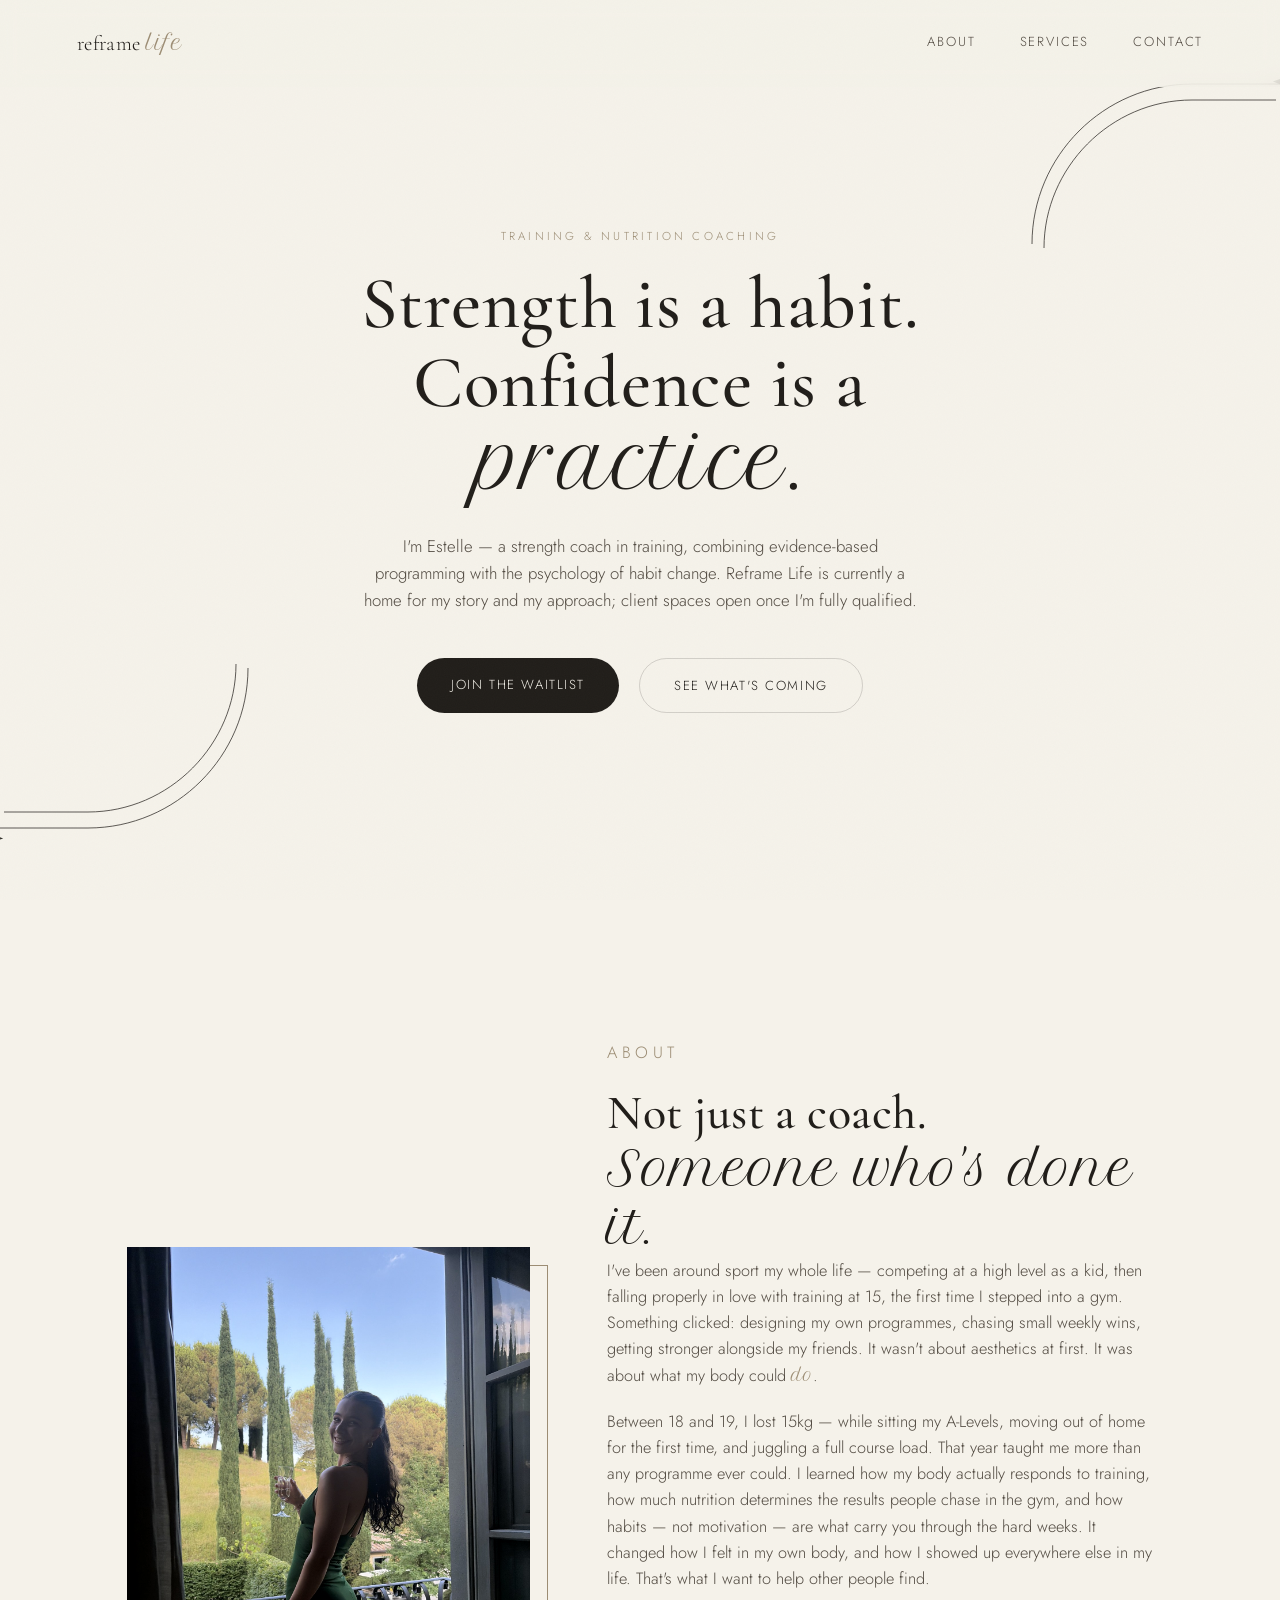
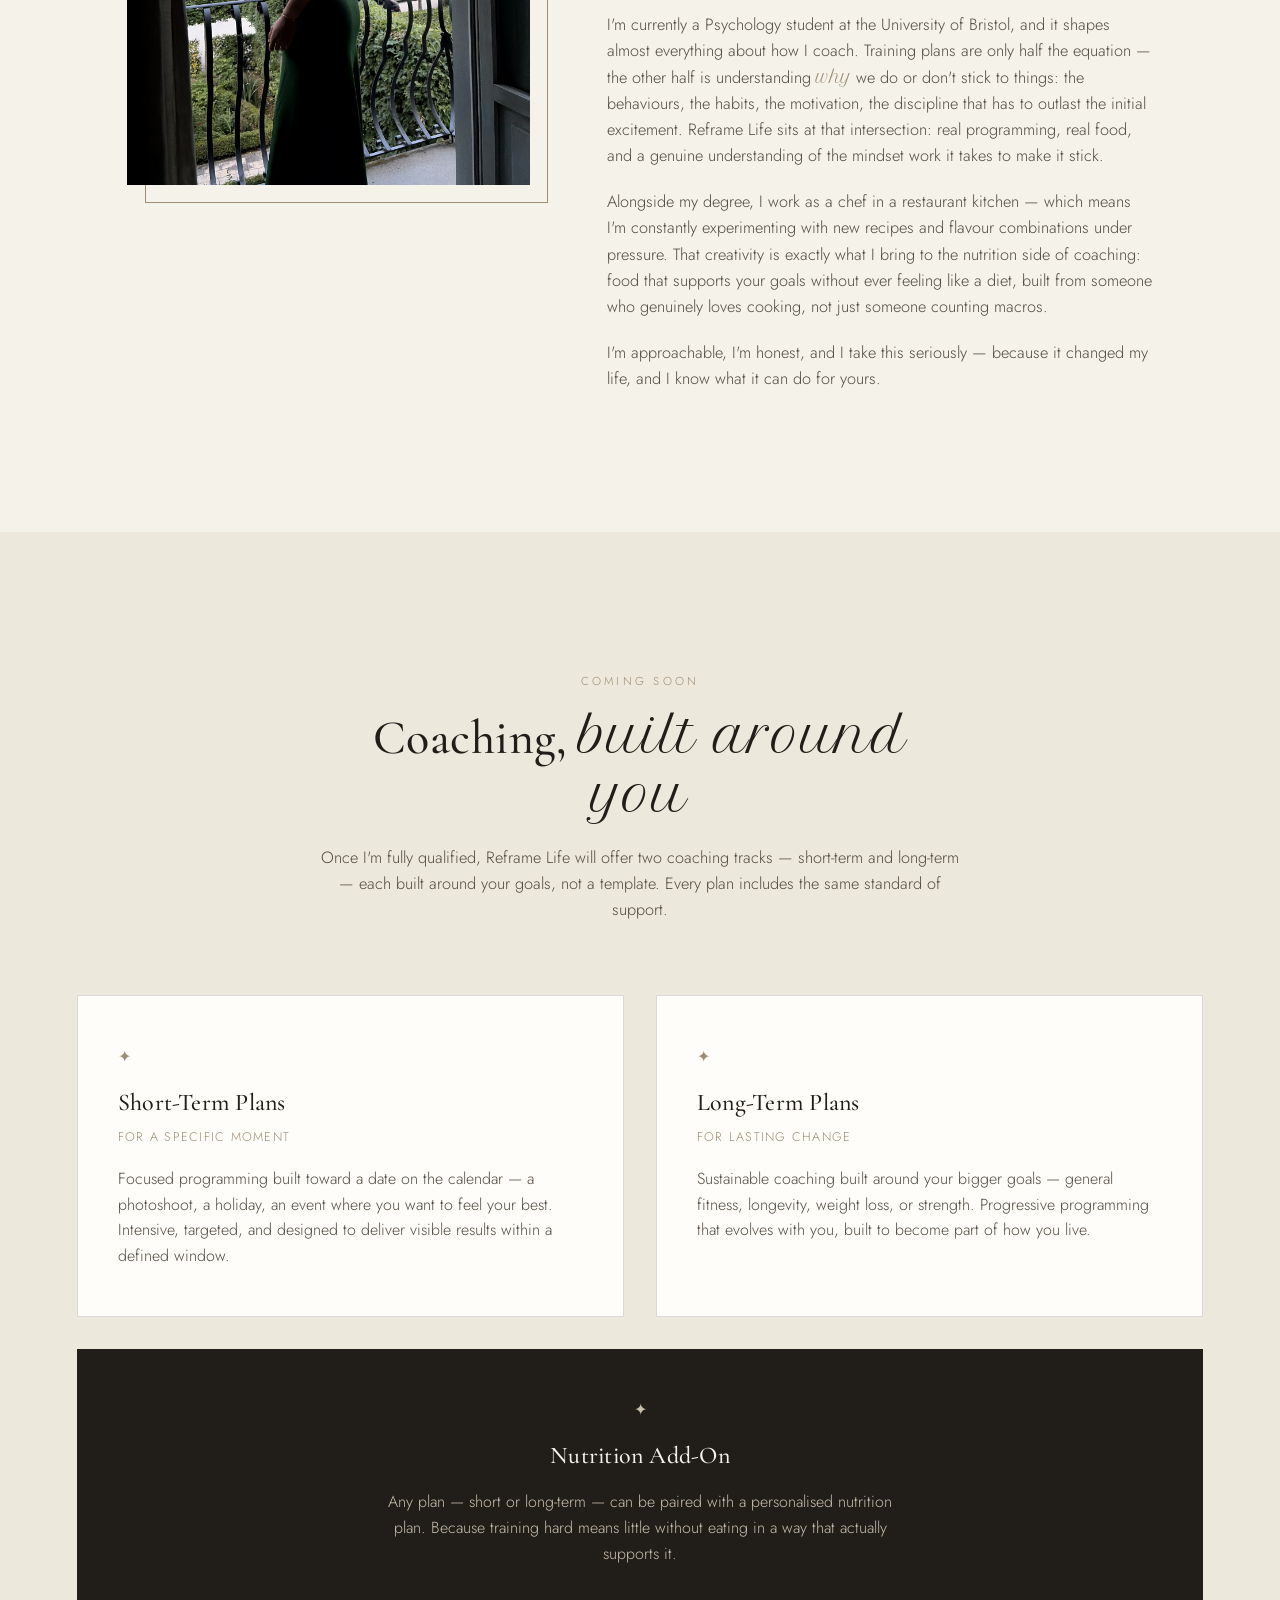
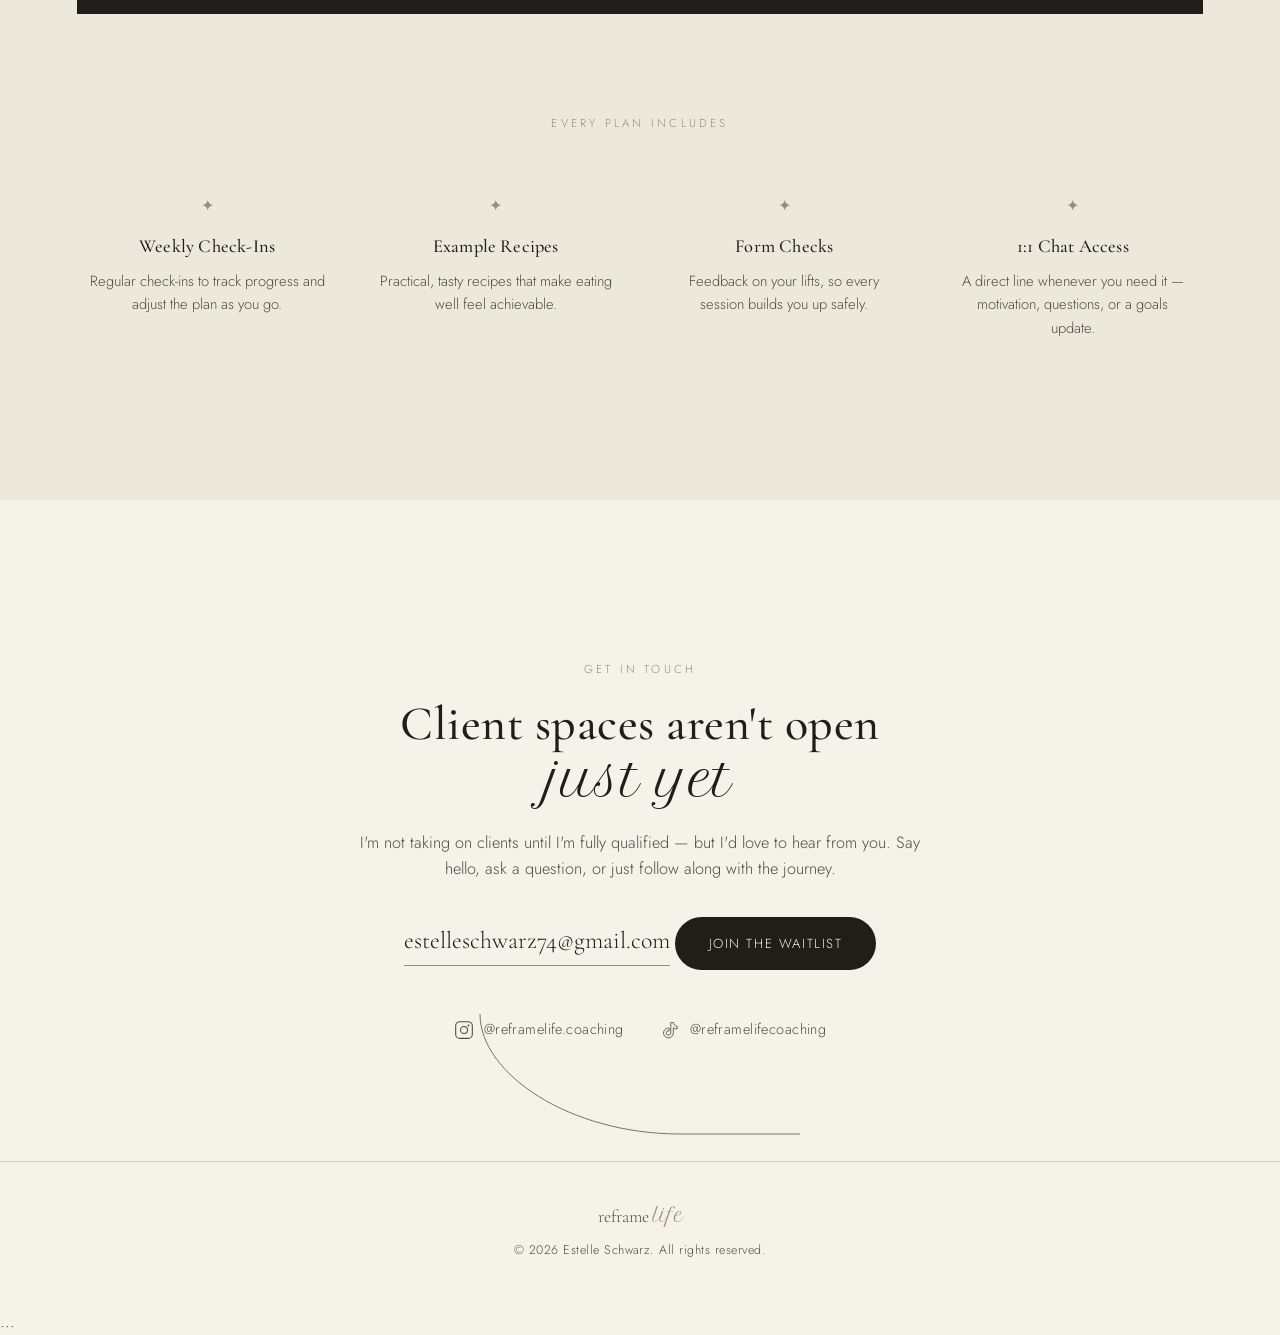
==== index.html @ 90b2ef55 "Update index.html" ====
<!DOCTYPE html>
<html lang="en">
<head>
<meta charset="UTF-8">
<meta name="viewport" content="width=device-width, initial-scale=1.0">
<title>Reframe Life — Estelle Schwarz</title>
<meta name="description" content="Reframe Life — holistic training and nutrition coaching by Estelle Schwarz.">
<meta name="google-site-verification" content="SSAMLH2EcfCYEgmxFBem5ODePAM8tyOKAJ0pkTj979Q" />
<link rel="preconnect" href="https://fonts.googleapis.com">
<link rel="preconnect" href="https://fonts.gstatic.com" crossorigin>
<link href="https://fonts.googleapis.com/css2?family=Cormorant+Garamond:ital,wght@0,400;0,500;0,600;1,400&family=Jost:wght@300;400;500;600&family=Petit+Formal+Script&display=swap" rel="stylesheet">
<link rel="stylesheet" href="style.css">
</head>
<body>

<div class="grain"></div>

<!-- NAV -->
<header class="nav" id="nav">
  <a href="#home" class="nav-logo">reframe <em>life</em></a>
  <nav class="nav-links">
    <a href="#about">About</a>
    <a href="#services">Services</a>
    <a href="#contact">Contact</a>
  </nav>
  <button class="nav-toggle" id="navToggle" aria-label="Open menu">
    <span></span><span></span><span></span>
  </button>
</header>

<!-- HOME / HERO -->
<section class="hero" id="home">
  <div class="arc arc-top" aria-hidden="true">
    <svg viewBox="0 0 400 400" fill="none" xmlns="http://www.w3.org/2000/svg">
      <path d="M40 230C40 120 130 30 240 30H360" stroke="currentColor" stroke-width="1"/>
      <path d="M55 235C55 135 138 50 240 50H345" stroke="currentColor" stroke-width="1"/>
      <path d="M355 22 L360 8 L365 22 L379 27 L365 32 L360 46 L355 32 L341 27 Z" fill="currentColor"/>
    </svg>
  </div>

  <div class="hero-inner">
    <p class="eyebrow">Training &amp; Nutrition Coaching</p>
    <h1>Strength is a habit.<br>Confidence is a <em>practice</em>.</h1>
    <p class="hero-sub">I'm Estelle — a strength coach in training, combining evidence-based programming with the psychology of habit change. Reframe Life is currently a home for my story and my approach; client spaces open once I'm fully qualified.</p>
    <div class="hero-actions">
      <a href="https://forms.gle/YPDkBKmJDseprGJTA" target="_blank" rel="noopener" class="btn btn-primary">Join the waitlist</a>
      <a href="#services" class="btn btn-ghost">See what's coming</a>
    </div>
  </div>

  <div class="arc arc-bottom" aria-hidden="true">
    <svg viewBox="0 0 400 400" fill="none" xmlns="http://www.w3.org/2000/svg">
      <path d="M360 170C360 280 270 370 160 370H40" stroke="currentColor" stroke-width="1"/>
      <path d="M345 165C345 265 262 350 160 350H55" stroke="currentColor" stroke-width="1"/>
      <path d="M30 378 L35 364 L40 378 L54 383 L40 388 L35 402 L30 388 L16 383 Z" fill="currentColor"/>
    </svg>
  </div>
</section>

<!-- ABOUT -->
<section class="about" id="about">
  <div class="about-grid">
    <div class="about-image">
      <img src="images/estelle_about.jpg" alt="Estelle in the gym" loading="lazy">
      <div class="about-image-frame" aria-hidden="true"></div>
    </div>
    <div class="about-content">
      <p class="eyebrow">About</p>
      <h2>Not just a coach.<br><em>Someone who's done it.</em></h2>

      <p>I've been around sport my whole life — competing at a high level as a kid, then falling properly in love with training at 15, the first time I stepped into a gym. Something clicked: designing my own programmes, chasing small weekly wins, getting stronger alongside my friends. It wasn't about aesthetics at first. It was about what my body could <em>do</em>.</p>

      <p>Between 18 and 19, I lost 15kg — while sitting my A-Levels, moving out of home for the first time, and juggling a full course load. That year taught me more than any programme ever could. I learned how my body actually responds to training, how much nutrition determines the results people chase in the gym, and how habits — not motivation — are what carry you through the hard weeks. It changed how I felt in my own body, and how I showed up everywhere else in my life. That's what I want to help other people find.</p>

      <p>I'm currently a Psychology student at the University of Bristol, and it shapes almost everything about how I coach. Training plans are only half the equation — the other half is understanding <em>why</em> we do or don't stick to things: the behaviours, the habits, the motivation, the discipline that has to outlast the initial excitement. Reframe Life sits at that intersection: real programming, real food, and a genuine understanding of the mindset work it takes to make it stick.</p>

      <p>Alongside my degree, I work as a chef in a restaurant kitchen — which means I'm constantly experimenting with new recipes and flavour combinations under pressure. That creativity is exactly what I bring to the nutrition side of coaching: food that supports your goals without ever feeling like a diet, built from someone who genuinely loves cooking, not just someone counting macros.</p>

      <p>I'm approachable, I'm honest, and I take this seriously — because it changed my life, and I know what it can do for yours.</p>
    </div>
  </div>
</section>

<!-- SERVICES -->
<section class="services" id="services">
  <div class="services-head">
    <p class="eyebrow">Coming Soon</p>
    <h2>Coaching, <em>built around you</em></h2>
    <p class="services-sub">Once I'm fully qualified, Reframe Life will offer two coaching tracks — short-term and long-term — each built around your goals, not a template. Every plan includes the same standard of support.</p>
  </div>

  <div class="services-grid">
    <article class="service-card">
      <span class="service-mark" aria-hidden="true">✦</span>
      <h3>Short-Term Plans</h3>
      <p class="service-tag">For a specific moment</p>
      <p>Focused programming built toward a date on the calendar — a photoshoot, a holiday, an event where you want to feel your best. Intensive, targeted, and designed to deliver visible results within a defined window.</p>
    </article>

    <article class="service-card">
      <span class="service-mark" aria-hidden="true">✦</span>
      <h3>Long-Term Plans</h3>
      <p class="service-tag">For lasting change</p>
      <p>Sustainable coaching built around your bigger goals — general fitness, longevity, weight loss, or strength. Progressive programming that evolves with you, built to become part of how you live.</p>
    </article>
  </div>

  <div class="addon">
    <div class="addon-text">
      <span class="service-mark" aria-hidden="true">✦</span>
      <h3>Nutrition Add-On</h3>
      <p>Any plan — short or long-term — can be paired with a personalised nutrition plan. Because training hard means little without eating in a way that actually supports it.</p>
    </div>
  </div>

  <div class="included">
    <p class="eyebrow">Every plan includes</p>
    <div class="included-grid">
      <div class="included-item">
        <span class="service-mark" aria-hidden="true">✦</span>
        <h4>Weekly Check-Ins</h4>
        <p>Regular check-ins to track progress and adjust the plan as you go.</p>
      </div>
      <div class="included-item">
        <span class="service-mark" aria-hidden="true">✦</span>
        <h4>Example Recipes</h4>
        <p>Practical, tasty recipes that make eating well feel achievable.</p>
      </div>
      <div class="included-item">
        <span class="service-mark" aria-hidden="true">✦</span>
        <h4>Form Checks</h4>
        <p>Feedback on your lifts, so every session builds you up safely.</p>
      </div>
      <div class="included-item">
        <span class="service-mark" aria-hidden="true">✦</span>
        <h4>1:1 Chat Access</h4>
        <p>A direct line whenever you need it — motivation, questions, or a goals update.</p>
      </div>
    </div>
  </div>
</section>

<!-- CONTACT -->
<section class="contact" id="contact">
  <div class="contact-inner">
    <p class="eyebrow">Get in Touch</p>
    <h2>Client spaces aren't open <em>just yet</em></h2>
    <p class="contact-sub">I'm not taking on clients until I'm fully qualified — but I'd love to hear from you. Say hello, ask a question, or just follow along with the journey.</p>

    <a class="contact-email" href="mailto:estelleschwarz74@gmail.com">estelleschwarz74@gmail.com</a>

    <a class="btn btn-primary" style="margin-top: 28px;" href="https://forms.gle/YPDkBKmJDseprGJTA" target="_blank" rel="noopener">Join the waitlist</a>

    <div class="socials">
      <a href="https://instagram.com/reframelife.coaching" target="_blank" rel="noopener" class="social-link">
        <svg width="20" height="20" viewBox="0 0 24 24" fill="none"><rect x="2" y="2" width="20" height="20" rx="5" stroke="currentColor" stroke-width="1.3"/><circle cx="12" cy="12" r="4.2" stroke="currentColor" stroke-width="1.3"/><circle cx="17.4" cy="6.6" r="1.1" fill="currentColor"/></svg>
        <span>@reframelife.coaching</span>
      </a>
      <a href="https://tiktok.com/@reframelifecoaching" target="_blank" rel="noopener" class="social-link">
        <svg width="20" height="20" viewBox="0 0 24 24" fill="none"><path d="M16 3c.5 2.6 2 4.3 4.6 4.6v3.1c-1.7.1-3.2-.4-4.6-1.4v6.3a5.9 5.9 0 1 1-5.9-5.9c.3 0 .6 0 .9.1v3.2a2.7 2.7 0 1 0 1.9 2.6V3H16z" stroke="currentColor" stroke-width="1" fill="none" stroke-linejoin="round"/></svg>
        <span>@reframelifecoaching</span>
      </a>
    </div>
  </div>

  <div class="arc arc-footer" aria-hidden="true">
    <svg viewBox="0 0 400 200" fill="none" xmlns="http://www.w3.org/2000/svg">
      <path d="M40 30C40 90 130 150 240 150H360" stroke="currentColor" stroke-width="1"/>
    </svg>
  </div>
</section>

<footer class="footer">
  <p>reframe <em>life</em></p>
  <p class="footer-note">&copy; 2026 Estelle Schwarz. All rights reserved.</p>
</footer>

...
    <!-- EmailOctopus Form Script -->
    <script async src="https://eomail5.com/form/660862b2-b74a-11f1-b448-7b91a51409b4.js" data-form="660862b2-b74a-11f1-b448-7b91a51409b4"></script>
</body>
</html>
<script type="text/javascript" src="https://testimonial.to/js/app.js" defer></script>
<testimonial-to space="reframe-life-coaching"></testimonial-to>
---- style.css ----
/* ============================================
   REFRAME LIFE — DESIGN TOKENS
   ============================================ */
:root {
  --cream: #F5F2EA;
  --cream-deep: #EDE8DC;
  --ink: #211E1A;
  --ink-soft: #524B42;
  --stone: #9C8D74;
  --stone-light: #C9BFAD;
  --line: rgba(33, 30, 26, 0.16);
  --white: #FFFDF9;

  --serif: 'Cormorant Garamond', serif;
  --script: 'Petit Formal Script', cursive;
  --sans: 'Jost', sans-serif;

  --max: 1180px;
  --pad: clamp(24px, 6vw, 96px);
}

* { box-sizing: border-box; margin: 0; padding: 0; }

html { scroll-behavior: smooth; }

body {
  background: var(--cream);
  color: var(--ink);
  font-family: var(--sans);
  font-weight: 300;
  line-height: 1.6;
  -webkit-font-smoothing: antialiased;
  overflow-x: hidden;
}

em {
  font-family: var(--script);
  font-style: normal;
  font-weight: 400;
  color: var(--stone);
}

h1 em, h2 em { color: var(--ink); }

.eyebrow {
  font-family: var(--sans);
  font-size: 0.72rem;
  letter-spacing: 0.28em;
  text-transform: uppercase;
  color: var(--stone);
  margin-bottom: 18px;
}

h1, h2, h3, h4 {
  font-family: var(--serif);
  font-weight: 500;
  color: var(--ink);
  letter-spacing: 0.01em;
}

h1 { font-size: clamp(2.6rem, 6vw, 4.6rem); line-height: 1.08; font-weight: 500; }
h2 { font-size: clamp(2rem, 4.2vw, 3rem); line-height: 1.15; }
h3 { font-size: 1.5rem; }
h4 { font-size: 1.15rem; }

p { color: var(--ink-soft); font-weight: 300; }

a { color: inherit; text-decoration: none; }

img { max-width: 100%; display: block; }

.service-mark {
  display: inline-block;
  color: var(--stone);
  font-size: 1rem;
  margin-bottom: 14px;
}

/* subtle grain overlay */
.grain {
  position: fixed;
  inset: 0;
  pointer-events: none;
  z-index: 999;
  opacity: 0.025;
  background-image: url("data:image/svg+xml,%3Csvg xmlns='http://www.w3.org/2000/svg' width='120' height='120'%3E%3Cfilter id='n'%3E%3CfeTurbulence type='fractalNoise' baseFrequency='0.9' numOctaves='2' stitchTiles='stitch'/%3E%3C/filter%3E%3Crect width='100%25' height='100%25' filter='url(%23n)'/%3E%3C/svg%3E");
}

/* ============================================
   NAV
   ============================================ */
.nav {
  position: fixed;
  top: 0; left: 0; right: 0;
  z-index: 100;
  display: flex;
  align-items: center;
  justify-content: space-between;
  padding: 26px var(--pad);
  background: rgba(245, 242, 234, 0.82);
  backdrop-filter: blur(10px);
  border-bottom: 1px solid transparent;
  transition: border-color 0.3s ease, padding 0.3s ease;
}

.nav.scrolled {
  border-bottom-color: var(--line);
  padding-top: 18px;
  padding-bottom: 18px;
}

.nav-logo {
  font-family: var(--serif);
  font-size: 1.3rem;
  letter-spacing: 0.02em;
  color: var(--ink);
}

.nav-links {
  display: flex;
  gap: 44px;
}

.nav-links a {
  font-size: 0.82rem;
  letter-spacing: 0.14em;
  text-transform: uppercase;
  color: var(--ink-soft);
  position: relative;
  padding-bottom: 4px;
}

.nav-links a::after {
  content: '';
  position: absolute;
  left: 0; bottom: 0;
  width: 0;
  height: 1px;
  background: var(--stone);
  transition: width 0.3s ease;
}

.nav-links a:hover::after { width: 100%; }
.nav-links a:hover { color: var(--ink); }

.nav-toggle {
  display: none;
  flex-direction: column;
  gap: 5px;
  background: none;
  border: none;
  cursor: pointer;
  padding: 8px;
}

.nav-toggle span {
  width: 22px;
  height: 1px;
  background: var(--ink);
  display: block;
}

/* ============================================
   HERO
   ============================================ */
.hero {
  position: relative;
  min-height: 100vh;
  display: flex;
  align-items: center;
  justify-content: center;
  text-align: center;
  padding: 140px var(--pad) 100px;
  overflow: hidden;
}

.hero-inner {
  max-width: 760px;
  animation: fadeUp 1s ease both;
}

.hero-sub {
  max-width: 560px;
  margin: 28px auto 0;
  font-size: 1.05rem;
}

.hero-actions {
  margin-top: 44px;
  display: flex;
  gap: 20px;
  justify-content: center;
  flex-wrap: wrap;
}

.btn {
  font-family: var(--sans);
  font-size: 0.82rem;
  letter-spacing: 0.12em;
  text-transform: uppercase;
  padding: 16px 34px;
  border-radius: 999px;
  transition: all 0.3s ease;
  display: inline-block;
}

.btn-primary {
  background: var(--ink);
  color: var(--cream);
}
.btn-primary:hover { background: var(--stone); }

.btn-ghost {
  border: 1px solid var(--line);
  color: var(--ink);
}
.btn-ghost:hover { border-color: var(--ink); background: var(--white); }

.arc {
  position: absolute;
  color: var(--ink);
  opacity: 0.9;
  width: clamp(180px, 26vw, 320px);
}
.arc-top { top: 60px; right: -40px; }
.arc-bottom { bottom: 40px; left: -40px; }
.arc svg { width: 100%; height: auto; }

@keyframes fadeUp {
  from { opacity: 0; transform: translateY(24px); }
  to { opacity: 1; transform: translateY(0); }
}

/* ============================================
   ABOUT
   ============================================ */
.about {
  padding: 140px var(--pad);
  max-width: var(--max);
  margin: 0 auto;
}

.about-grid {
  display: grid;
  grid-template-columns: 0.85fr 1.15fr;
  gap: clamp(40px, 6vw, 96px);
  align-items: center;
}

.about-image {
  position: relative;
}

.about-image img {
  width: 100%;
  aspect-ratio: 3/4;
  object-fit: cover;
  object-position: top center;
  filter: grayscale(6%) contrast(1.02);
}

.about-image-frame {
  position: absolute;
  top: 18px; left: 18px;
  right: -18px; bottom: -18px;
  border: 1px solid var(--stone);
  z-index: -1;
}

.about-content p {
  margin-bottom: 20px;
  font-size: 1.02rem;
}

.about-content p:last-of-type { margin-bottom: 0; }

/* ============================================
   SERVICES
   ============================================ */
.services {
  padding: 140px var(--pad);
  background: var(--cream-deep);
}

.services-head {
  max-width: 640px;
  margin: 0 auto 72px;
  text-align: center;
}

.services-sub {
  margin-top: 20px;
  font-size: 1.02rem;
}

.services-grid {
  max-width: var(--max);
  margin: 0 auto;
  display: grid;
  grid-template-columns: 1fr 1fr;
  gap: 32px;
}

.service-card {
  background: var(--white);
  border: 1px solid var(--line);
  padding: 48px 40px;
  transition: transform 0.35s ease, box-shadow 0.35s ease;
}

.service-card:hover {
  transform: translateY(-6px);
  box-shadow: 0 24px 48px -24px rgba(33,30,26,0.18);
}

.service-tag {
  font-size: 0.78rem;
  letter-spacing: 0.1em;
  text-transform: uppercase;
  color: var(--stone);
  margin: 6px 0 18px;
}

.addon {
  max-width: var(--max);
  margin: 32px auto 0;
}

.addon-text {
  background: var(--ink);
  color: var(--cream);
  padding: 48px 56px;
  text-align: center;
}

.addon-text h3 { color: var(--cream); }
.addon-text p { color: var(--stone-light); max-width: 520px; margin: 14px auto 0; }
.addon-text .service-mark { color: var(--stone-light); }

.included {
  max-width: var(--max);
  margin: 100px auto 0;
}

.included .eyebrow { text-align: center; margin-bottom: 8px; }

.included-grid {
  margin-top: 40px;
  display: grid;
  grid-template-columns: repeat(4, 1fr);
  gap: 28px;
}

.included-item {
  text-align: center;
  padding: 20px 12px;
}

.included-item p {
  font-size: 0.92rem;
  margin-top: 8px;
}

/* ============================================
   CONTACT
   ============================================ */
.contact {
  position: relative;
  padding: 160px var(--pad) 120px;
  text-align: center;
  overflow: hidden;
}

.contact-inner {
  max-width: 560px;
  margin: 0 auto;
  position: relative;
  z-index: 2;
}

.contact-sub {
  margin-top: 20px;
  font-size: 1.02rem;
}

.contact-email {
  display: inline-block;
  margin-top: 40px;
  font-family: var(--serif);
  font-size: 1.5rem;
  color: var(--ink);
  border-bottom: 1px solid var(--stone);
  padding-bottom: 4px;
  transition: color 0.3s ease, border-color 0.3s ease;
}

.contact-email:hover { color: var(--stone); border-color: var(--ink); }

.socials {
  margin-top: 48px;
  display: flex;
  gap: 36px;
  justify-content: center;
  flex-wrap: wrap;
}

.social-link {
  display: flex;
  align-items: center;
  gap: 10px;
  font-size: 0.9rem;
  letter-spacing: 0.03em;
  color: var(--ink-soft);
  transition: color 0.3s ease;
}

.social-link:hover { color: var(--ink); }

.arc-footer {
  position: absolute;
  bottom: -30px;
  left: 50%;
  transform: translateX(-50%);
  width: clamp(240px, 40vw, 400px);
  color: var(--ink);
  opacity: 0.6;
}

/* ============================================
   FOOTER
   ============================================ */
.footer {
  text-align: center;
  padding: 40px var(--pad) 48px;
  border-top: 1px solid var(--line);
}

.footer p:first-child {
  font-family: var(--serif);
  font-size: 1.1rem;
}

.footer-note {
  margin-top: 10px;
  font-size: 0.78rem;
  color: var(--ink-soft);
  letter-spacing: 0.04em;
}

/* ============================================
   RESPONSIVE
   ============================================ */
@media (max-width: 860px) {
  .nav-links { display: none; }
  .nav-toggle { display: flex; }

  .nav-links.open {
    display: flex;
    position: absolute;
    top: 100%; left: 0; right: 0;
    flex-direction: column;
    background: var(--cream);
    padding: 24px var(--pad) 32px;
    gap: 20px;
    border-bottom: 1px solid var(--line);
  }

  .about-grid { grid-template-columns: 1fr; }
  .about-image { max-width: 420px; margin: 0 auto; }

  .services-grid { grid-template-columns: 1fr; }
  .included-grid { grid-template-columns: 1fr 1fr; }

  .arc { display: none; }
}

@media (max-width: 480px) {
  .included-grid { grid-template-columns: 1fr; }
  .addon-text { padding: 40px 24px; }
}

/* Reduced motion */
@media (prefers-reduced-motion: reduce) {
  html { scroll-behavior: auto; }
  .hero-inner { animation: none; }
  * { transition: none !important; }
}

/* Focus visibility */
a:focus-visible, button:focus-visible {
  outline: 2px solid var(--stone);
  outline-offset: 3px;
}
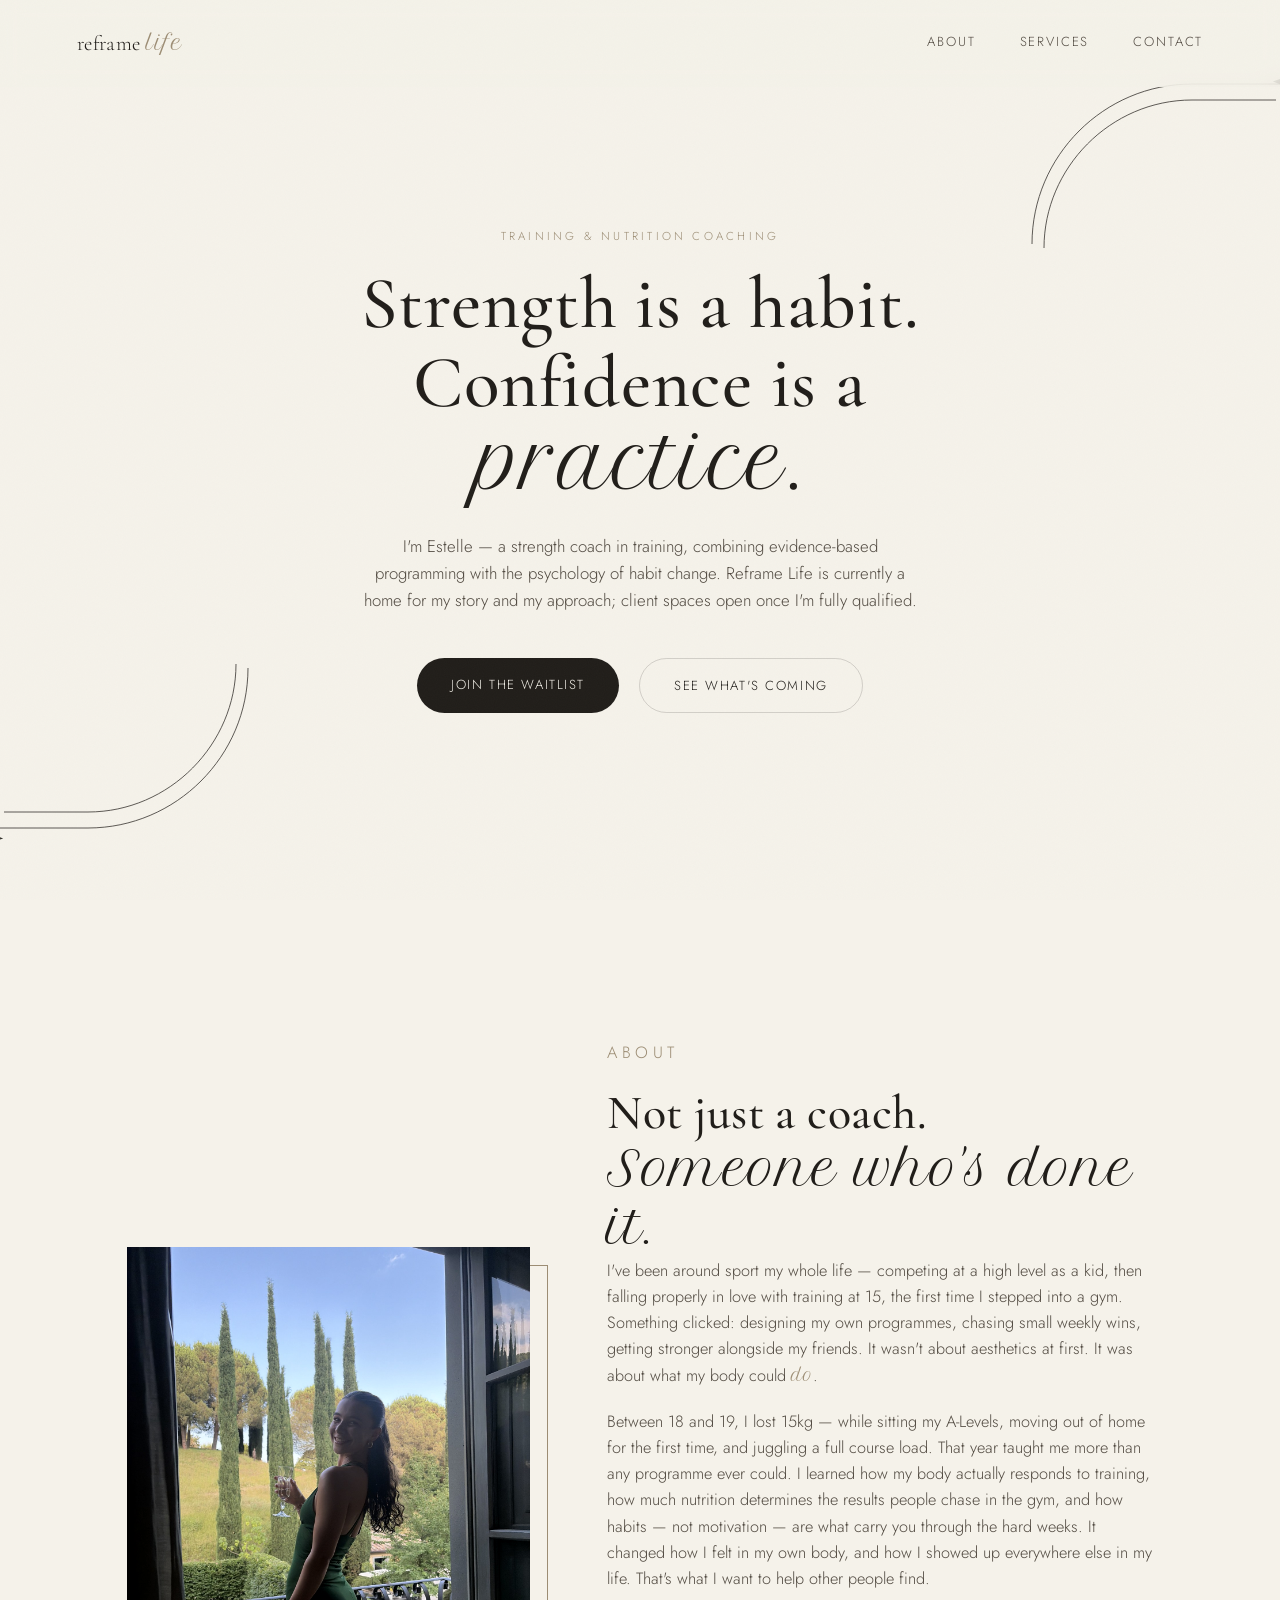
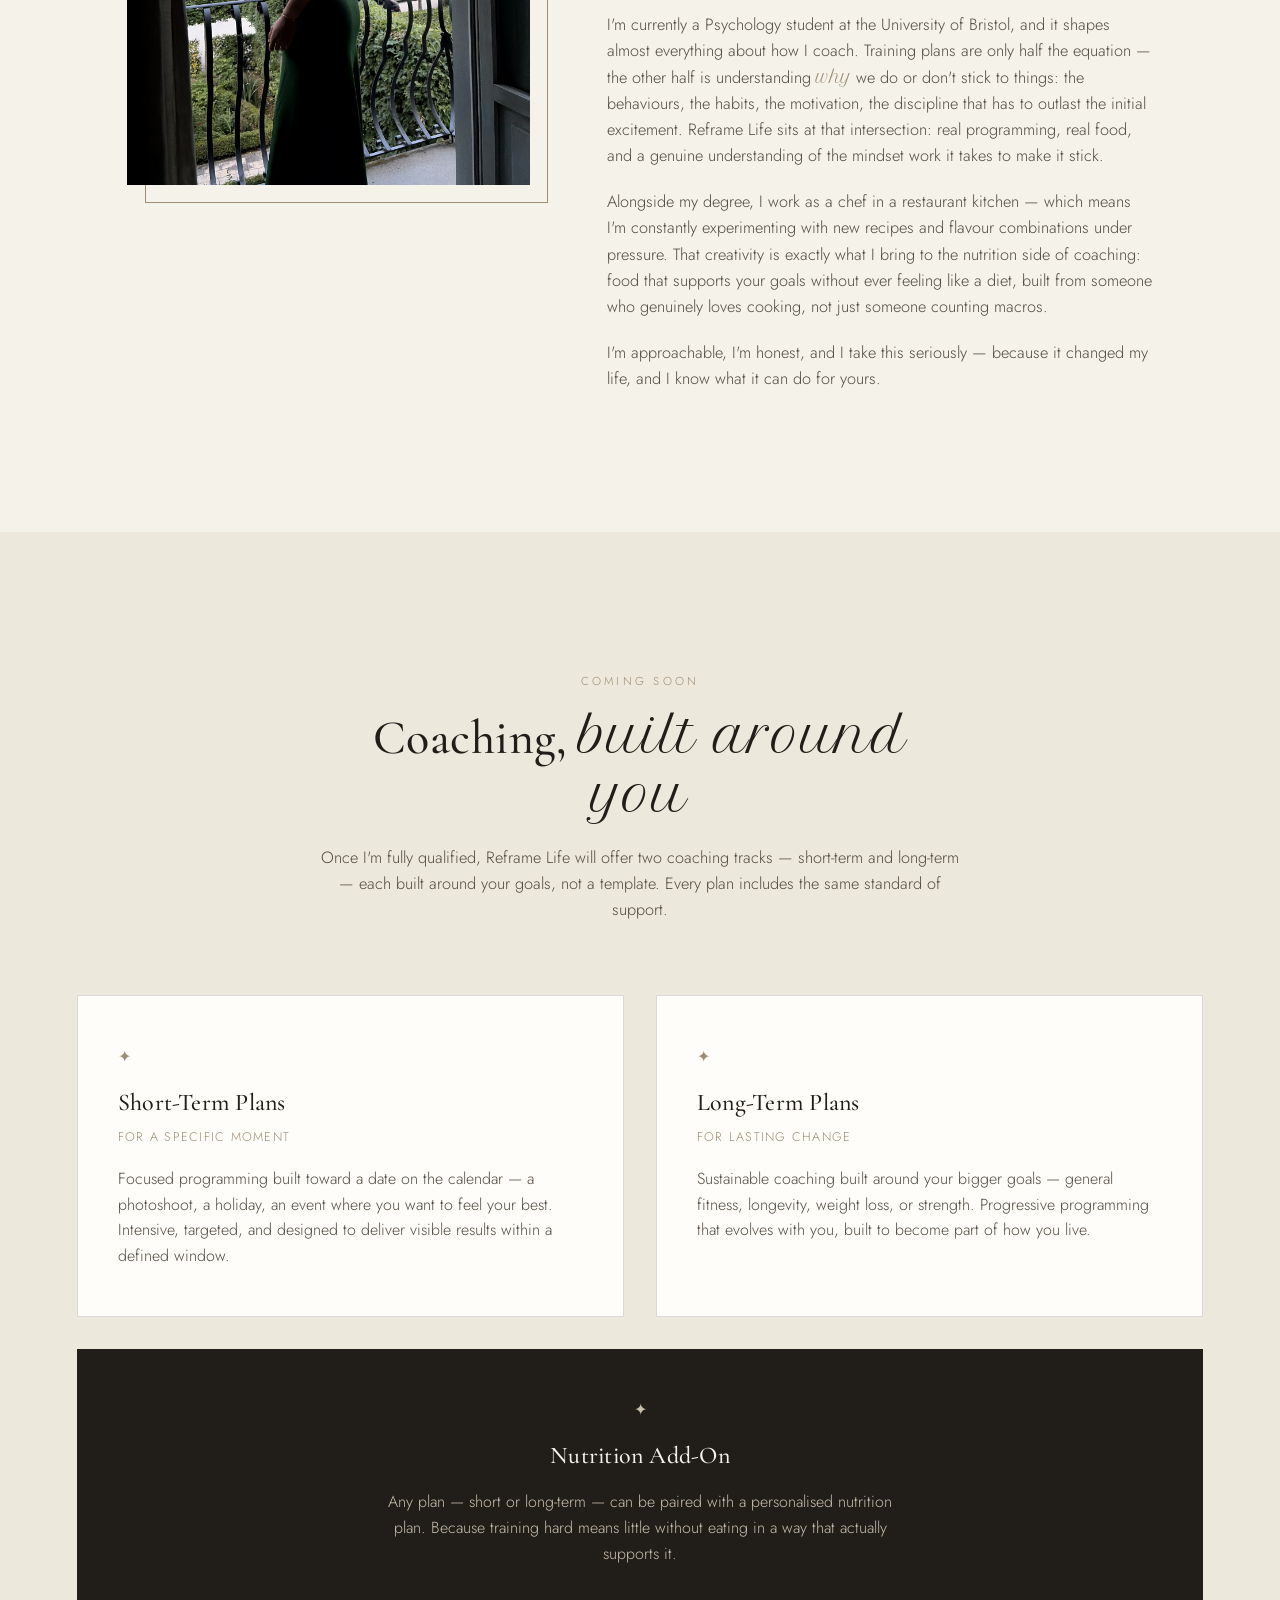
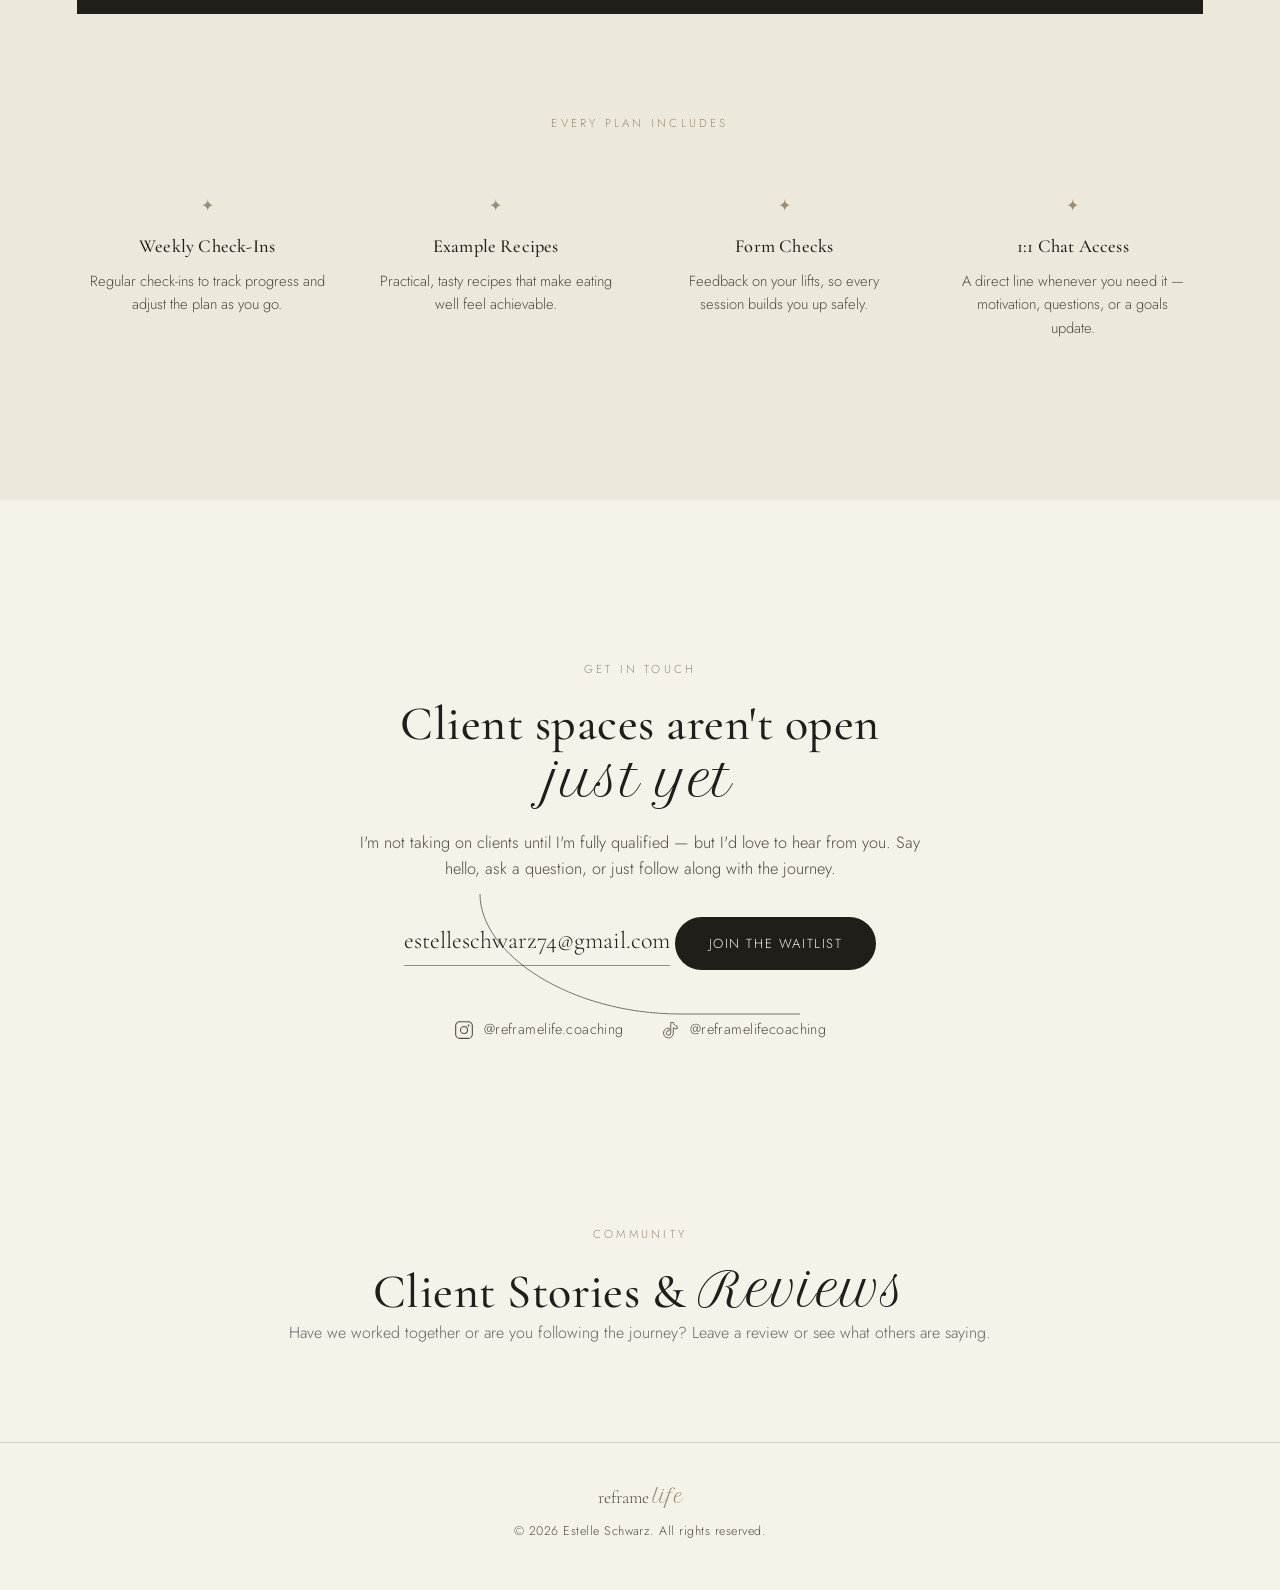
==== commit 865f2aa8: "Update index with testimonials .html" ====
--- a/index.html
+++ b/index.html
@@ -160,7 +160,6 @@
         <svg width="20" height="20" viewBox="0 0 24 24" fill="none"><path d="M16 3c.5 2.6 2 4.3 4.6 4.6v3.1c-1.7.1-3.2-.4-4.6-1.4v6.3a5.9 5.9 0 1 1-5.9-5.9c.3 0 .6 0 .9.1v3.2a2.7 2.7 0 1 0 1.9 2.6V3H16z" stroke="currentColor" stroke-width="1" fill="none" stroke-linejoin="round"/></svg>
         <span>@reframelifecoaching</span>
       </a>
-    </div>
   </div>
 
   <div class="arc arc-footer" aria-hidden="true">
@@ -170,15 +169,26 @@
   </div>
 </section>
 
+<!-- TESTIMONIALS & REVIEWS -->
+<section class="testimonials-container" id="reviews" style="padding: 4rem 2rem; max-width: 1200px; margin: 0 auto; text-align: center;">
+  <p class="eyebrow">Community</p>
+  <h2>Client Stories &amp; <em>Reviews</em></h2>
+  <p style="margin-bottom: 2rem; color: #666;">Have we worked together or are you following the journey? Leave a review or see what others are saying.</p>
+  
+  <!-- Testimonial.to Widget -->
+  <script type="text/javascript" src="https://testimonial.to/js/app.js" defer></script>
+  <testimonial-to space="reframe-life-coaching"></testimonial-to>
+</section>
+
+<!-- FOOTER -->
 <footer class="footer">
   <p>reframe <em>life</em></p>
   <p class="footer-note">&copy; 2026 Estelle Schwarz. All rights reserved.</p>
 </footer>
 
-...
-    <!-- EmailOctopus Form Script -->
-    <script async src="https://eomail5.com/form/660862b2-b74a-11f1-b448-7b91a51409b4.js" data-form="660862b2-b74a-11f1-b448-7b91a51409b4"></script>
+<!-- EmailOctopus Form Script -->
+<script async src="https://eomail5.com/form/660862b2-b74a-11f1-b448-7b91a51409b4.js" data-form="660862b2-b74a-11f1-b448-7b91a51409b4"></script>
+
 </body>
 </html>
-<script type="text/javascript" src="https://testimonial.to/js/app.js" defer></script>
-<testimonial-to space="reframe-life-coaching"></testimonial-to>
+
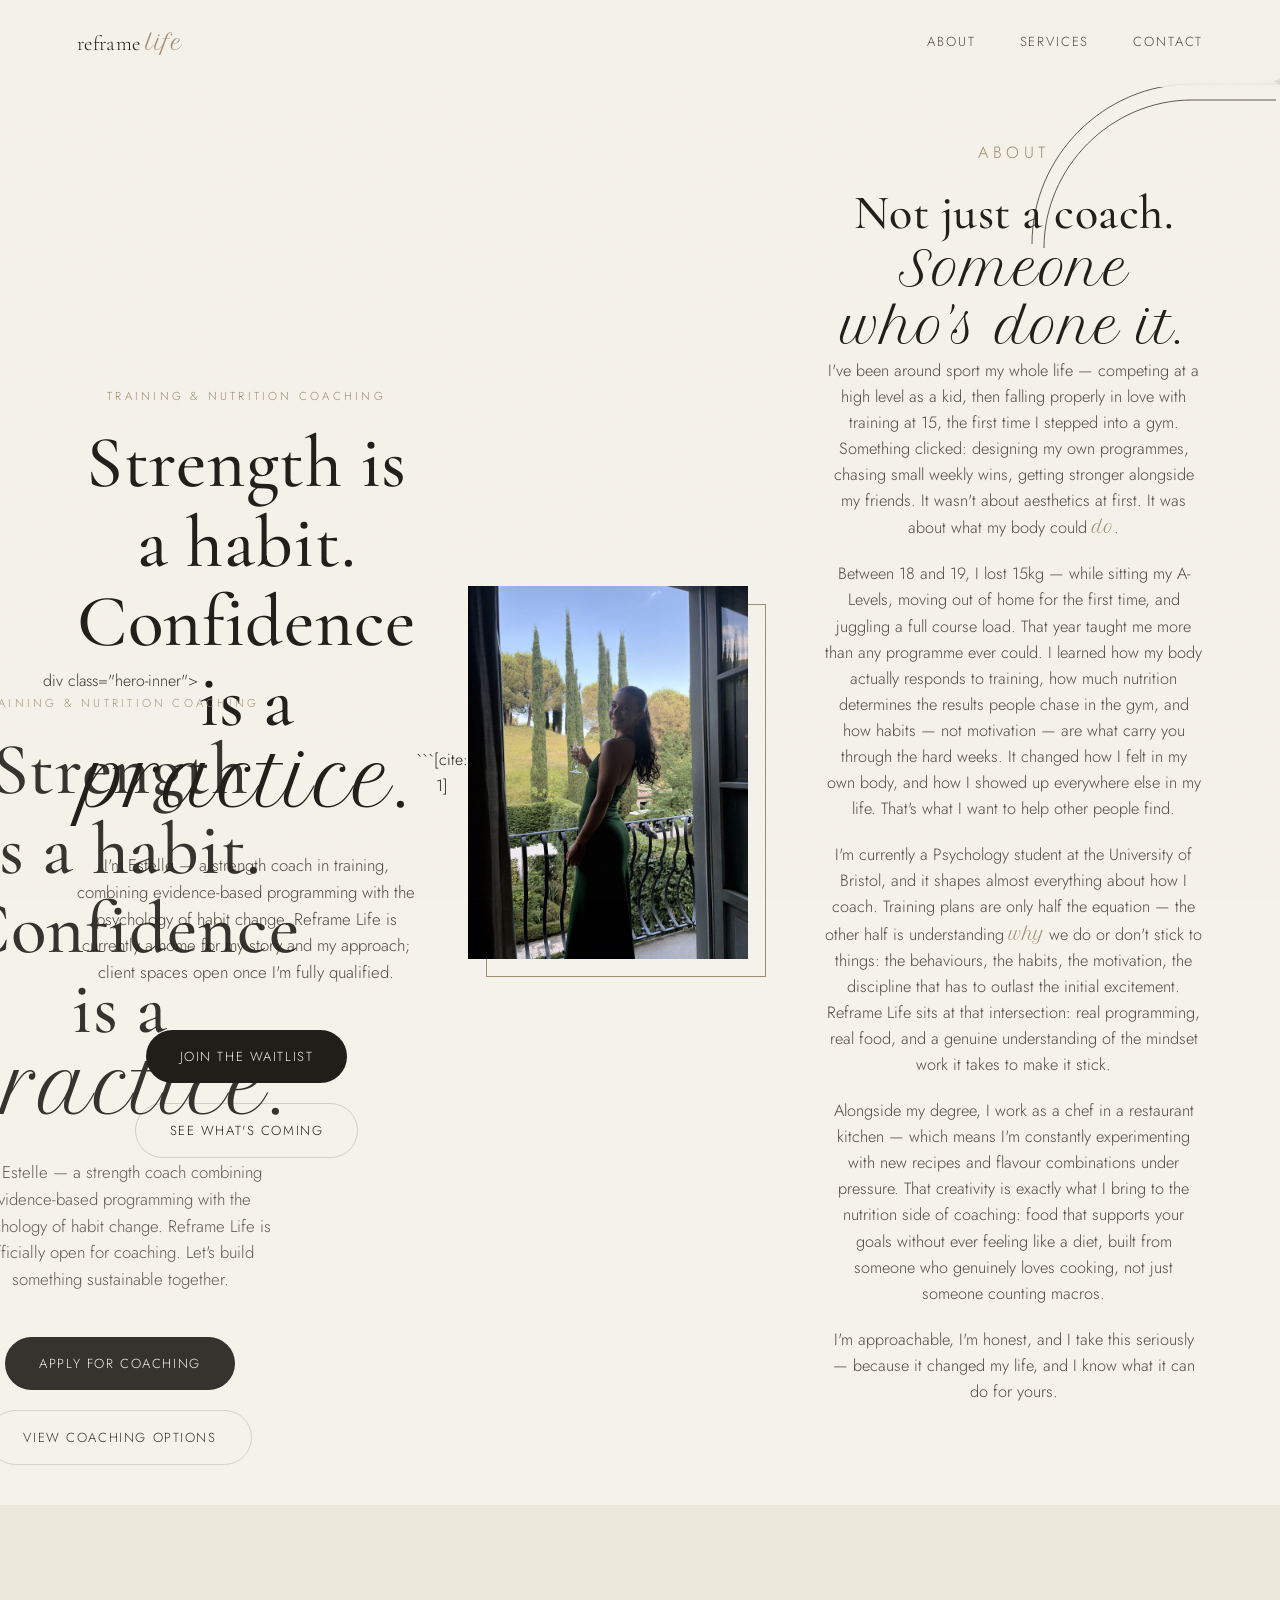
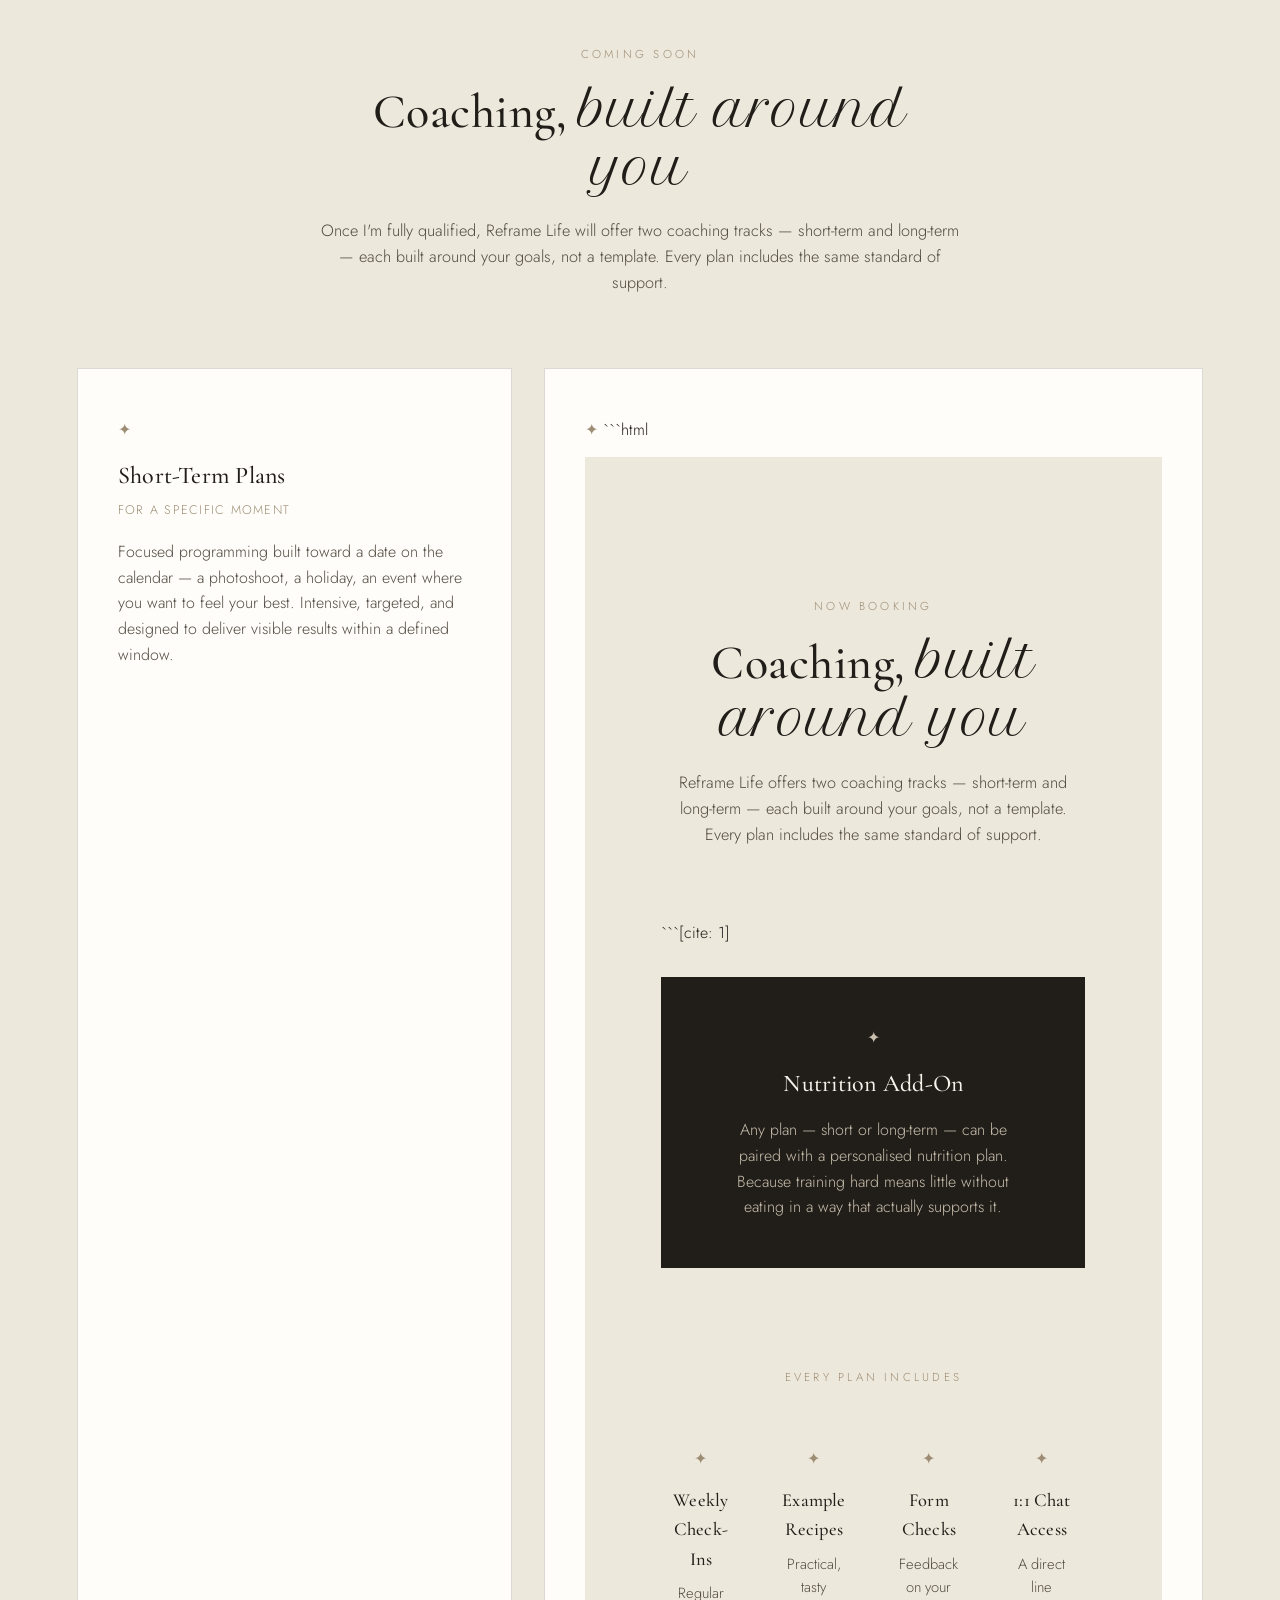
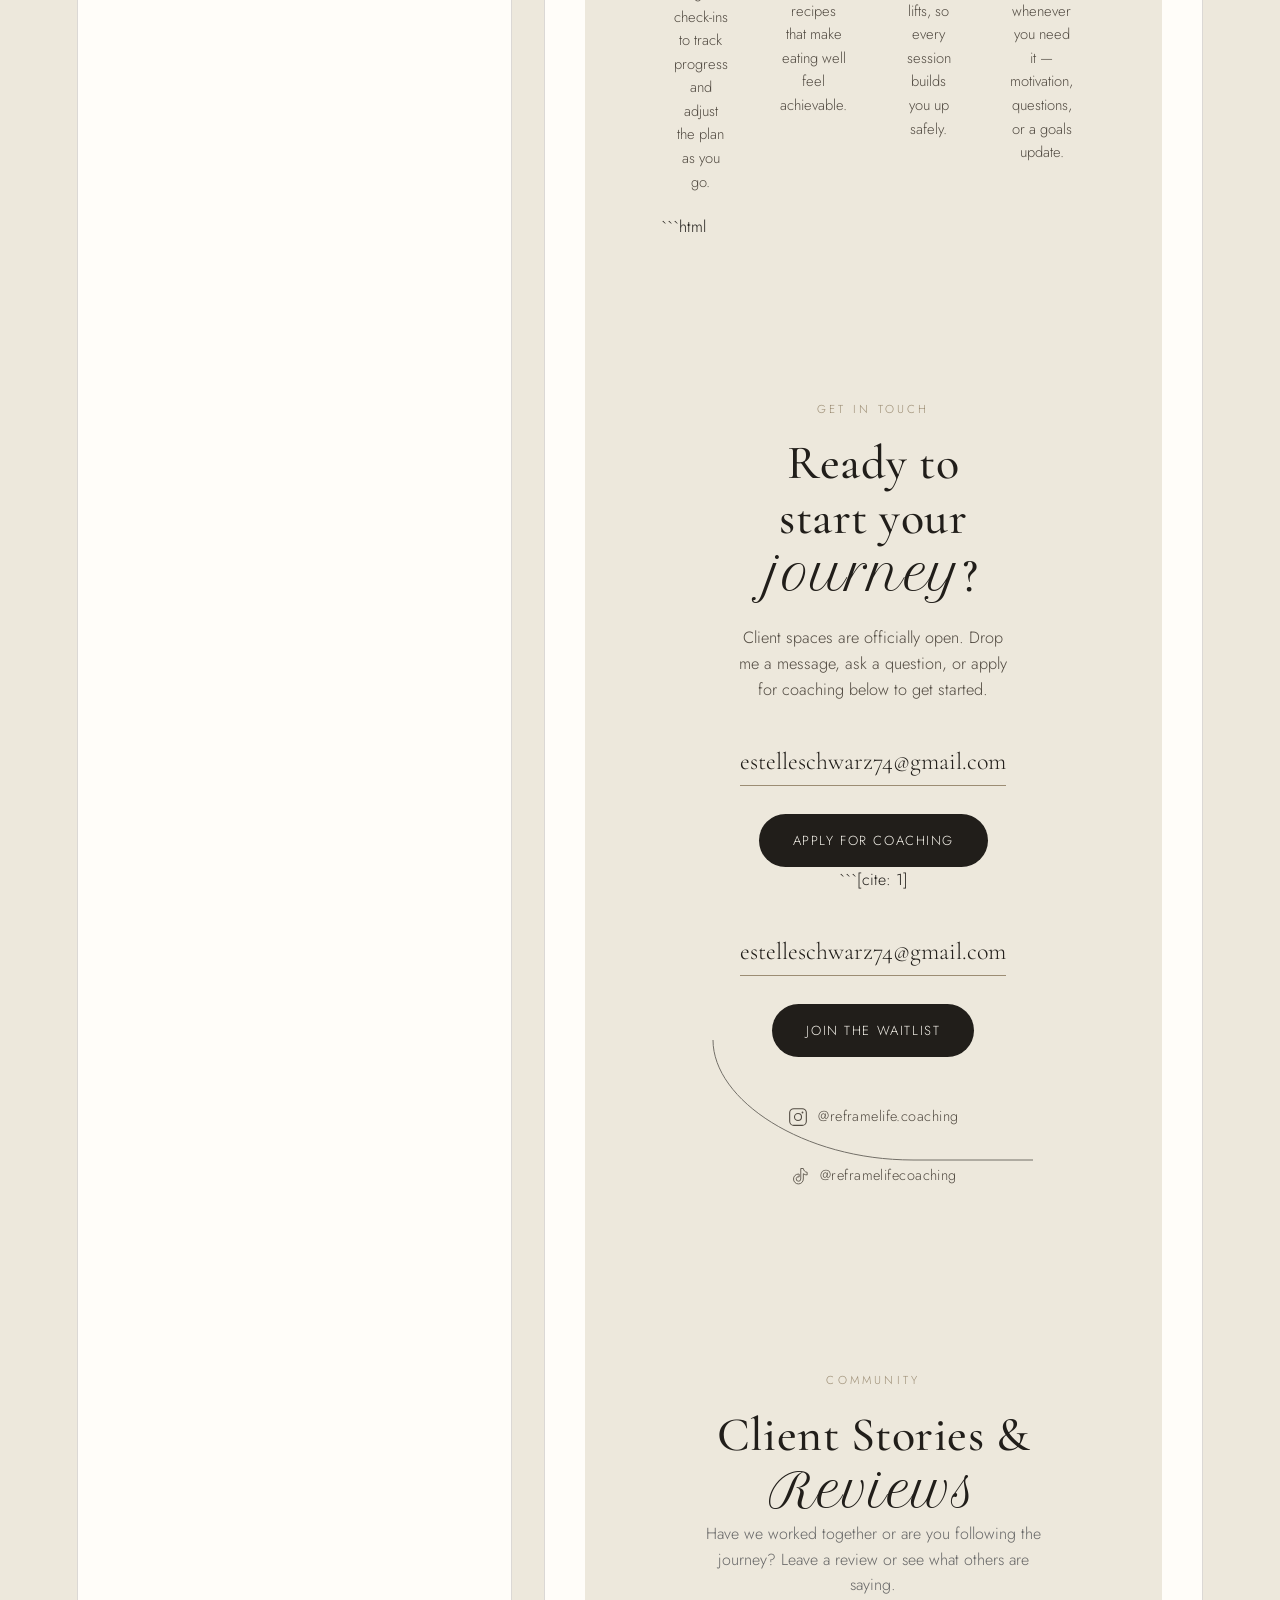
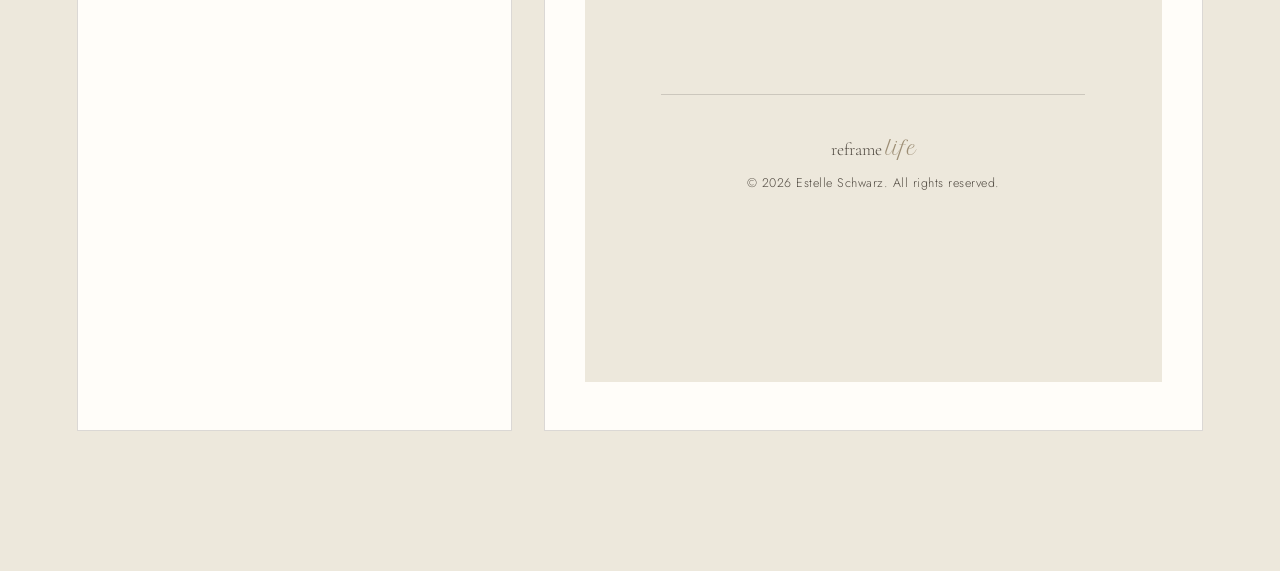
==== commit c498cb62: "Update index.html" ====
--- a/index.html
+++ b/index.html
@@ -49,16 +49,16 @@
   </div>
 
   <div class="arc arc-bottom" aria-hidden="true">
-    <svg viewBox="0 0 400 400" fill="none" xmlns="http://www.w3.org/2000/svg">
-      <path d="M360 170C360 280 270 370 160 370H40" stroke="currentColor" stroke-width="1"/>
-      <path d="M345 165C345 265 262 350 160 350H55" stroke="currentColor" stroke-width="1"/>
-      <path d="M30 378 L35 364 L40 378 L54 383 L40 388 L35 402 L30 388 L16 383 Z" fill="currentColor"/>
-    </svg>
-  </div>
-</section>
-
-<!-- ABOUT -->
-<section class="about" id="about">
+    div class="hero-inner">
+    <p class="eyebrow">Training &amp; Nutrition Coaching</p>
+    <h1>Strength is a habit.<br>Confidence is a <em>practice</em>.</h1>
+    <p class="hero-sub">I'm Estelle — a strength coach combining evidence-based programming with the psychology of habit change. Reframe Life is officially open for coaching. Let's build something sustainable together.</p>
+    <div class="hero-actions">
+      <a href="https://forms.gle/YPDkBKmJDseprGJTA" target="_blank" rel="noopener" class="btn btn-primary">Apply for coaching</a>
+      <a href="#services" class="btn btn-ghost">View coaching options</a>
+    </div>
+  </div>
+```[cite: 1]
   <div class="about-grid">
     <div class="about-image">
       <img src="images/estelle_about.jpg" alt="Estelle in the gym" loading="lazy">
@@ -99,11 +99,15 @@
 
     <article class="service-card">
       <span class="service-mark" aria-hidden="true">✦</span>
-      <h3>Long-Term Plans</h3>
-      <p class="service-tag">For lasting change</p>
-      <p>Sustainable coaching built around your bigger goals — general fitness, longevity, weight loss, or strength. Progressive programming that evolves with you, built to become part of how you live.</p>
-    </article>
-  </div>
+      ```html
+<!-- SERVICES -->
+<section class="services" id="services">
+  <div class="services-head">
+    <p class="eyebrow">Now Booking</p>
+    <h2>Coaching, <em>built around you</em></h2>
+    <p class="services-sub">Reframe Life offers two coaching tracks — short-term and long-term — each built around your goals, not a template. Every plan includes the same standard of support.</p>
+  </div>
+```[cite: 1]
 
   <div class="addon">
     <div class="addon-text">
@@ -138,15 +142,18 @@
       </div>
     </div>
   </div>
-</section>
-
+```html
 <!-- CONTACT -->
 <section class="contact" id="contact">
   <div class="contact-inner">
     <p class="eyebrow">Get in Touch</p>
-    <h2>Client spaces aren't open <em>just yet</em></h2>
-    <p class="contact-sub">I'm not taking on clients until I'm fully qualified — but I'd love to hear from you. Say hello, ask a question, or just follow along with the journey.</p>
-
+    <h2>Ready to start your <em>journey</em>?</h2>
+    <p class="contact-sub">Client spaces are officially open. Drop me a message, ask a question, or apply for coaching below to get started.</p>
+
+    <a class="contact-email" href="mailto:estelleschwarz74@gmail.com">estelleschwarz74@gmail.com</a>
+
+    <a class="btn btn-primary" style="margin-top: 28px;" href="https://forms.gle/YPDkBKmJDseprGJTA" target="_blank" rel="noopener">Apply for coaching</a>
+```[cite: 1]
     <a class="contact-email" href="mailto:estelleschwarz74@gmail.com">estelleschwarz74@gmail.com</a>
 
     <a class="btn btn-primary" style="margin-top: 28px;" href="https://forms.gle/YPDkBKmJDseprGJTA" target="_blank" rel="noopener">Join the waitlist</a>
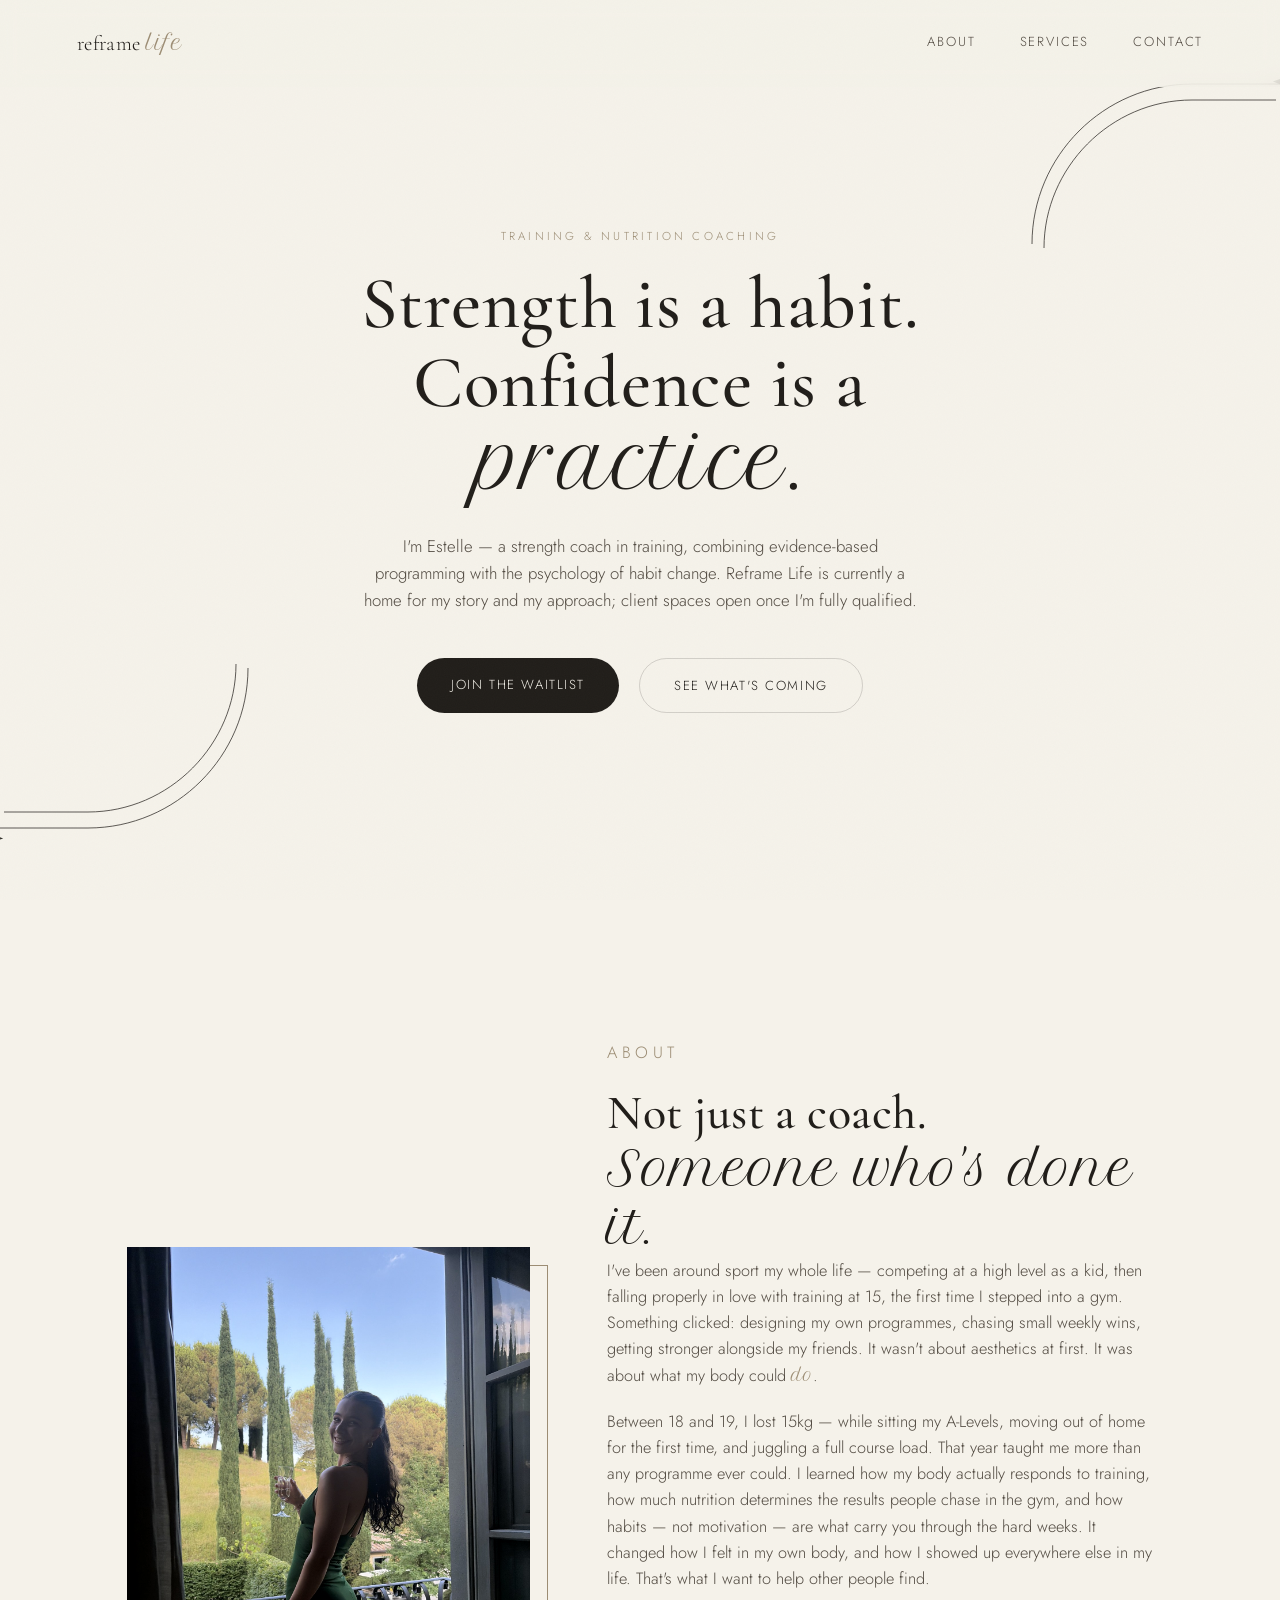
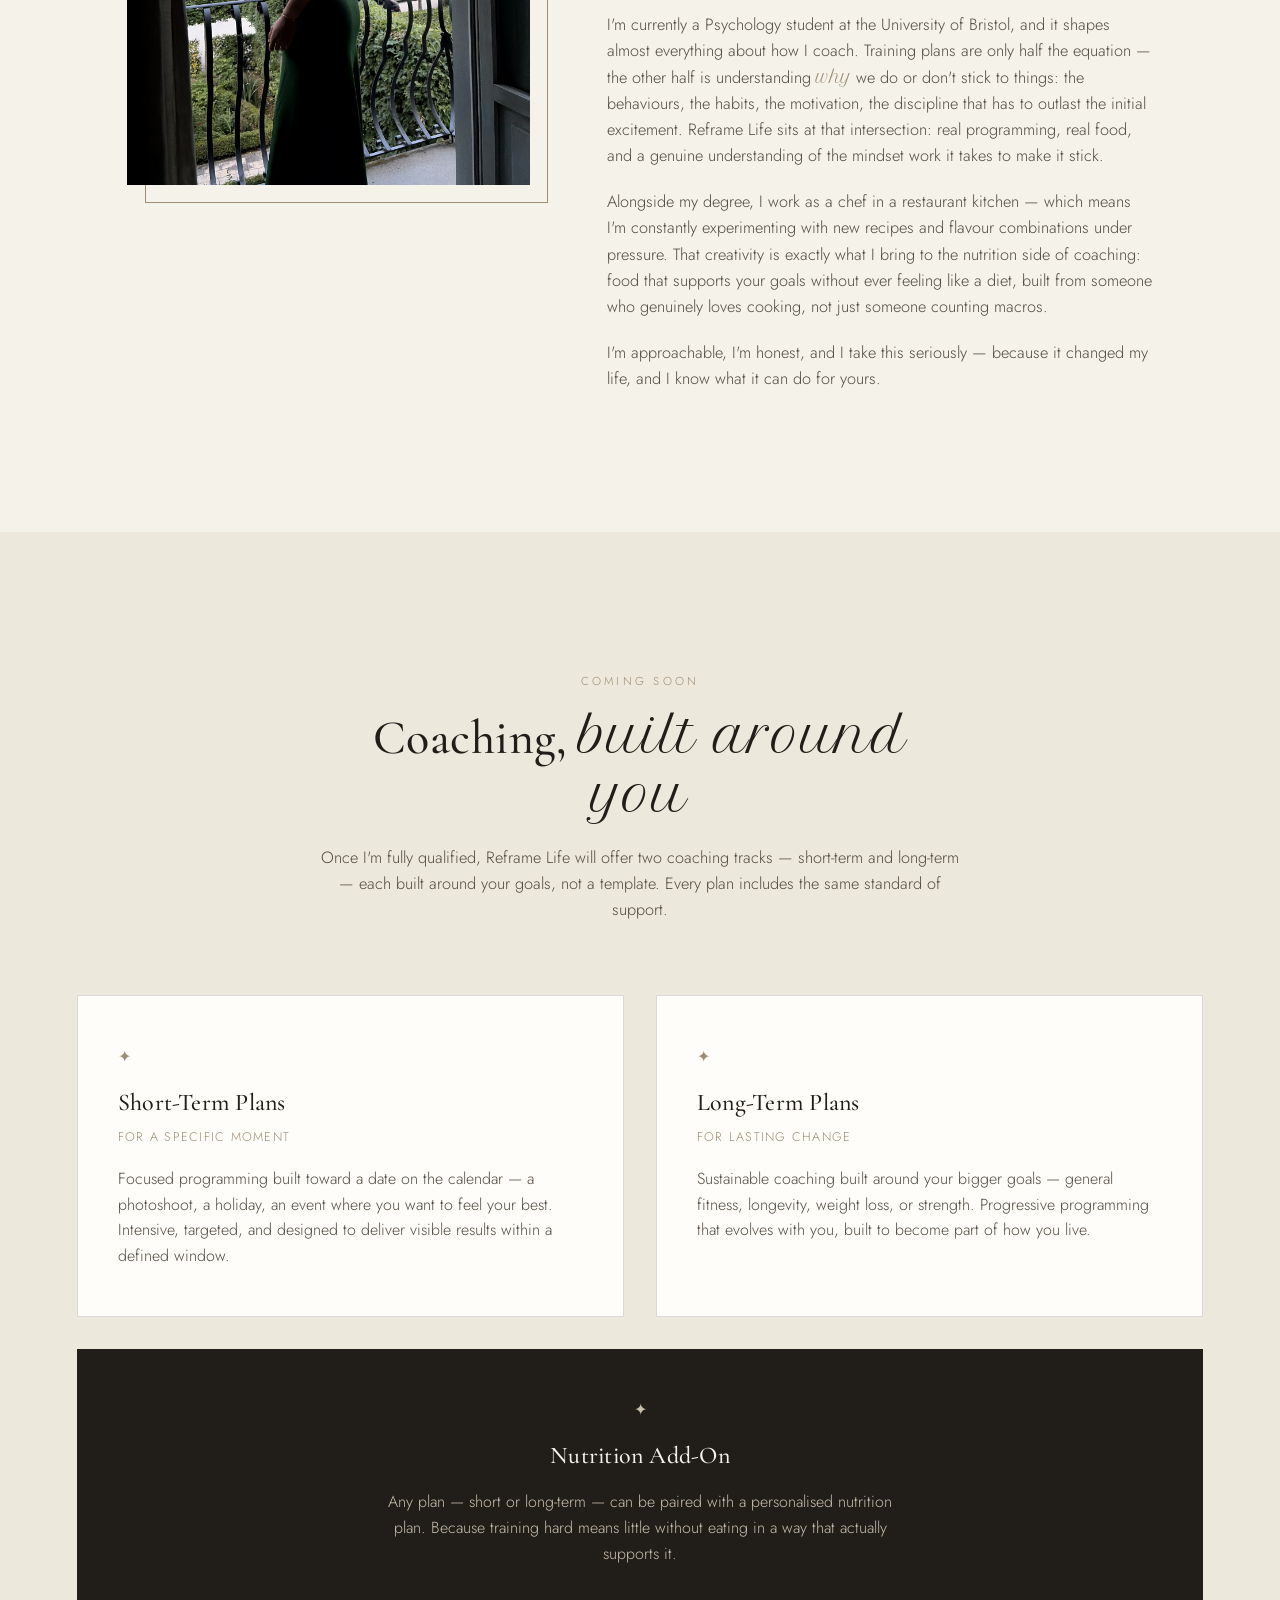
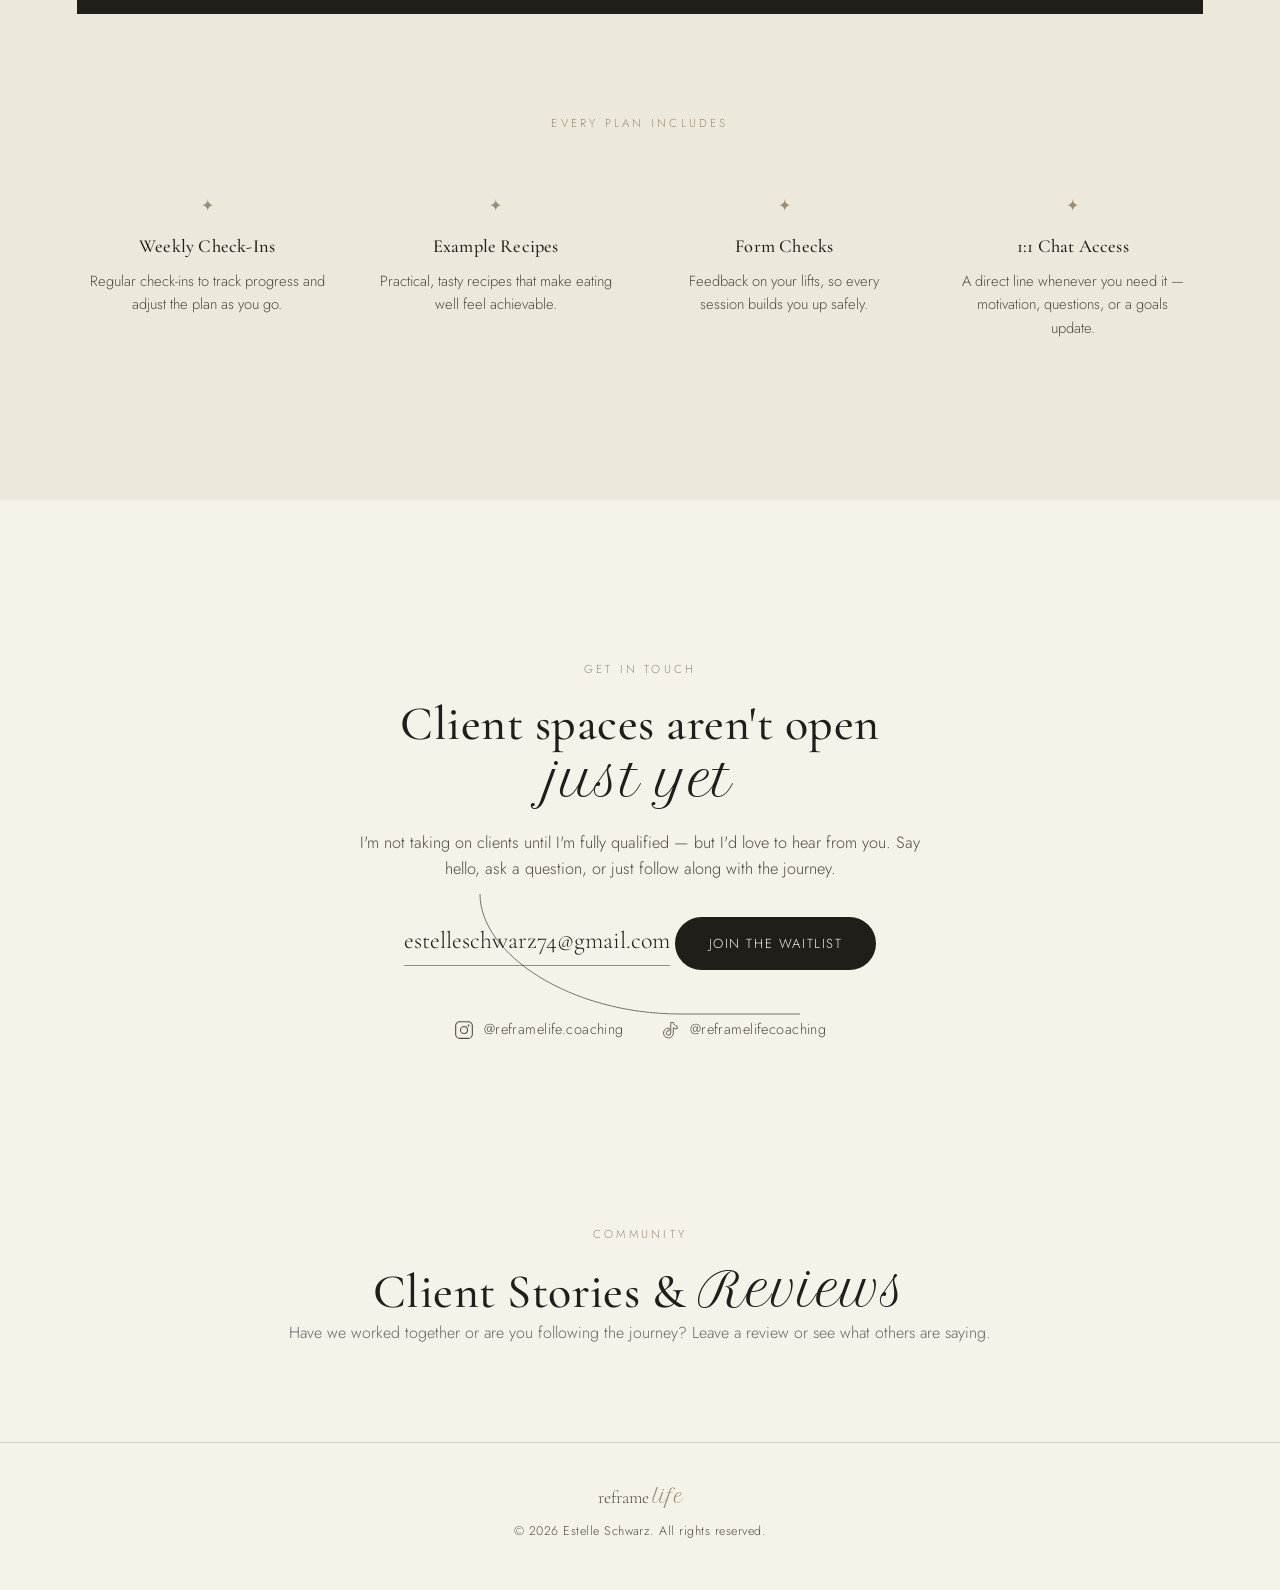
==== commit cdfe4ff6: "Update index.html" ====
--- a/index.html
+++ b/index.html
@@ -49,16 +49,16 @@
   </div>
 
   <div class="arc arc-bottom" aria-hidden="true">
-    div class="hero-inner">
-    <p class="eyebrow">Training &amp; Nutrition Coaching</p>
-    <h1>Strength is a habit.<br>Confidence is a <em>practice</em>.</h1>
-    <p class="hero-sub">I'm Estelle — a strength coach combining evidence-based programming with the psychology of habit change. Reframe Life is officially open for coaching. Let's build something sustainable together.</p>
-    <div class="hero-actions">
-      <a href="https://forms.gle/YPDkBKmJDseprGJTA" target="_blank" rel="noopener" class="btn btn-primary">Apply for coaching</a>
-      <a href="#services" class="btn btn-ghost">View coaching options</a>
-    </div>
+    <svg viewBox="0 0 400 400" fill="none" xmlns="http://www.w3.org/2000/svg">
+      <path d="M360 170C360 280 270 370 160 370H40" stroke="currentColor" stroke-width="1"/>
+      <path d="M345 165C345 265 262 350 160 350H55" stroke="currentColor" stroke-width="1"/>
+      <path d="M30 378 L35 364 L40 378 L54 383 L40 388 L35 402 L30 388 L16 383 Z" fill="currentColor"/>
+    </svg>
   </div>
-```[cite: 1]
+</section>
+
+<!-- ABOUT -->
+<section class="about" id="about">
   <div class="about-grid">
     <div class="about-image">
       <img src="images/estelle_about.jpg" alt="Estelle in the gym" loading="lazy">
@@ -99,15 +99,11 @@
 
     <article class="service-card">
       <span class="service-mark" aria-hidden="true">✦</span>
-      ```html
-<!-- SERVICES -->
-<section class="services" id="services">
-  <div class="services-head">
-    <p class="eyebrow">Now Booking</p>
-    <h2>Coaching, <em>built around you</em></h2>
-    <p class="services-sub">Reframe Life offers two coaching tracks — short-term and long-term — each built around your goals, not a template. Every plan includes the same standard of support.</p>
+      <h3>Long-Term Plans</h3>
+      <p class="service-tag">For lasting change</p>
+      <p>Sustainable coaching built around your bigger goals — general fitness, longevity, weight loss, or strength. Progressive programming that evolves with you, built to become part of how you live.</p>
+    </article>
   </div>
-```[cite: 1]
 
   <div class="addon">
     <div class="addon-text">
@@ -142,18 +138,15 @@
       </div>
     </div>
   </div>
-```html
+</section>
+
 <!-- CONTACT -->
 <section class="contact" id="contact">
   <div class="contact-inner">
     <p class="eyebrow">Get in Touch</p>
-    <h2>Ready to start your <em>journey</em>?</h2>
-    <p class="contact-sub">Client spaces are officially open. Drop me a message, ask a question, or apply for coaching below to get started.</p>
+    <h2>Client spaces aren't open <em>just yet</em></h2>
+    <p class="contact-sub">I'm not taking on clients until I'm fully qualified — but I'd love to hear from you. Say hello, ask a question, or just follow along with the journey.</p>
 
-    <a class="contact-email" href="mailto:estelleschwarz74@gmail.com">estelleschwarz74@gmail.com</a>
-
-    <a class="btn btn-primary" style="margin-top: 28px;" href="https://forms.gle/YPDkBKmJDseprGJTA" target="_blank" rel="noopener">Apply for coaching</a>
-```[cite: 1]
     <a class="contact-email" href="mailto:estelleschwarz74@gmail.com">estelleschwarz74@gmail.com</a>
 
     <a class="btn btn-primary" style="margin-top: 28px;" href="https://forms.gle/YPDkBKmJDseprGJTA" target="_blank" rel="noopener">Join the waitlist</a>
@@ -198,4 +191,3 @@
 
 </body>
 </html>
-
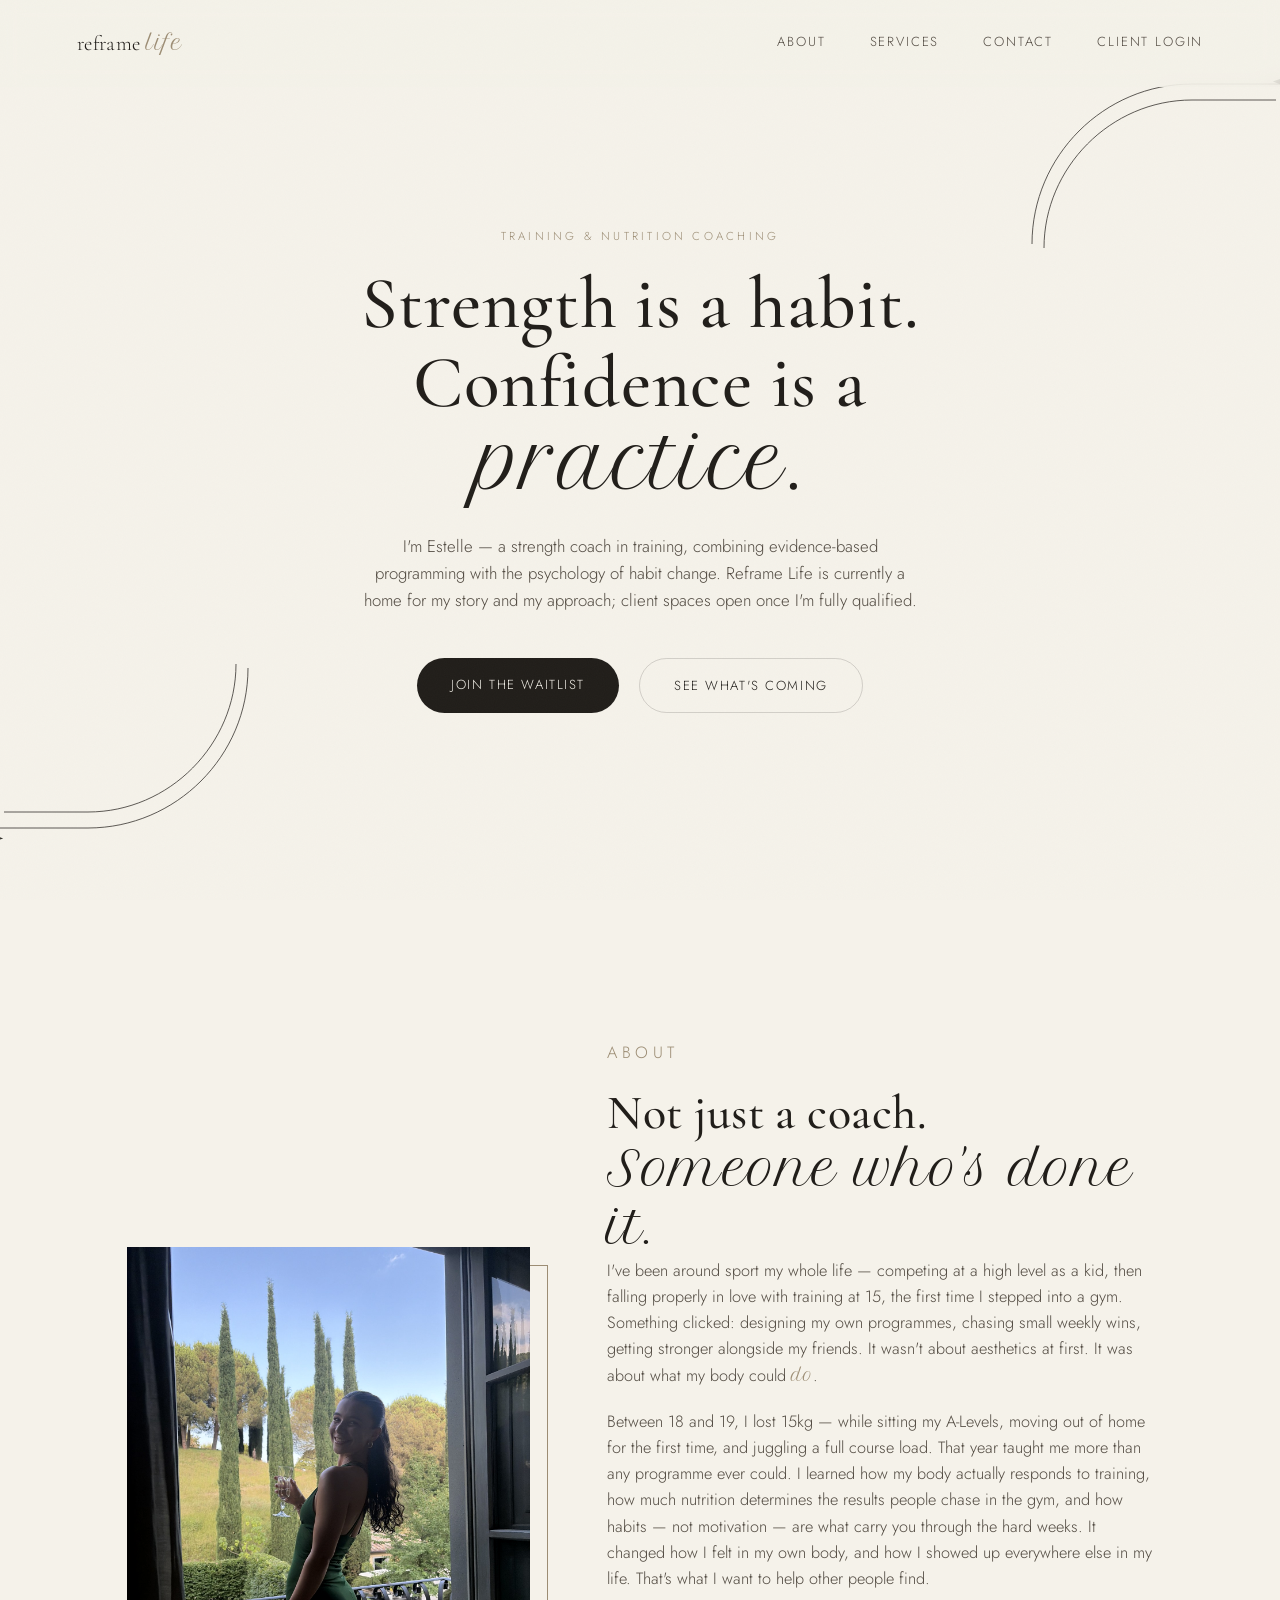
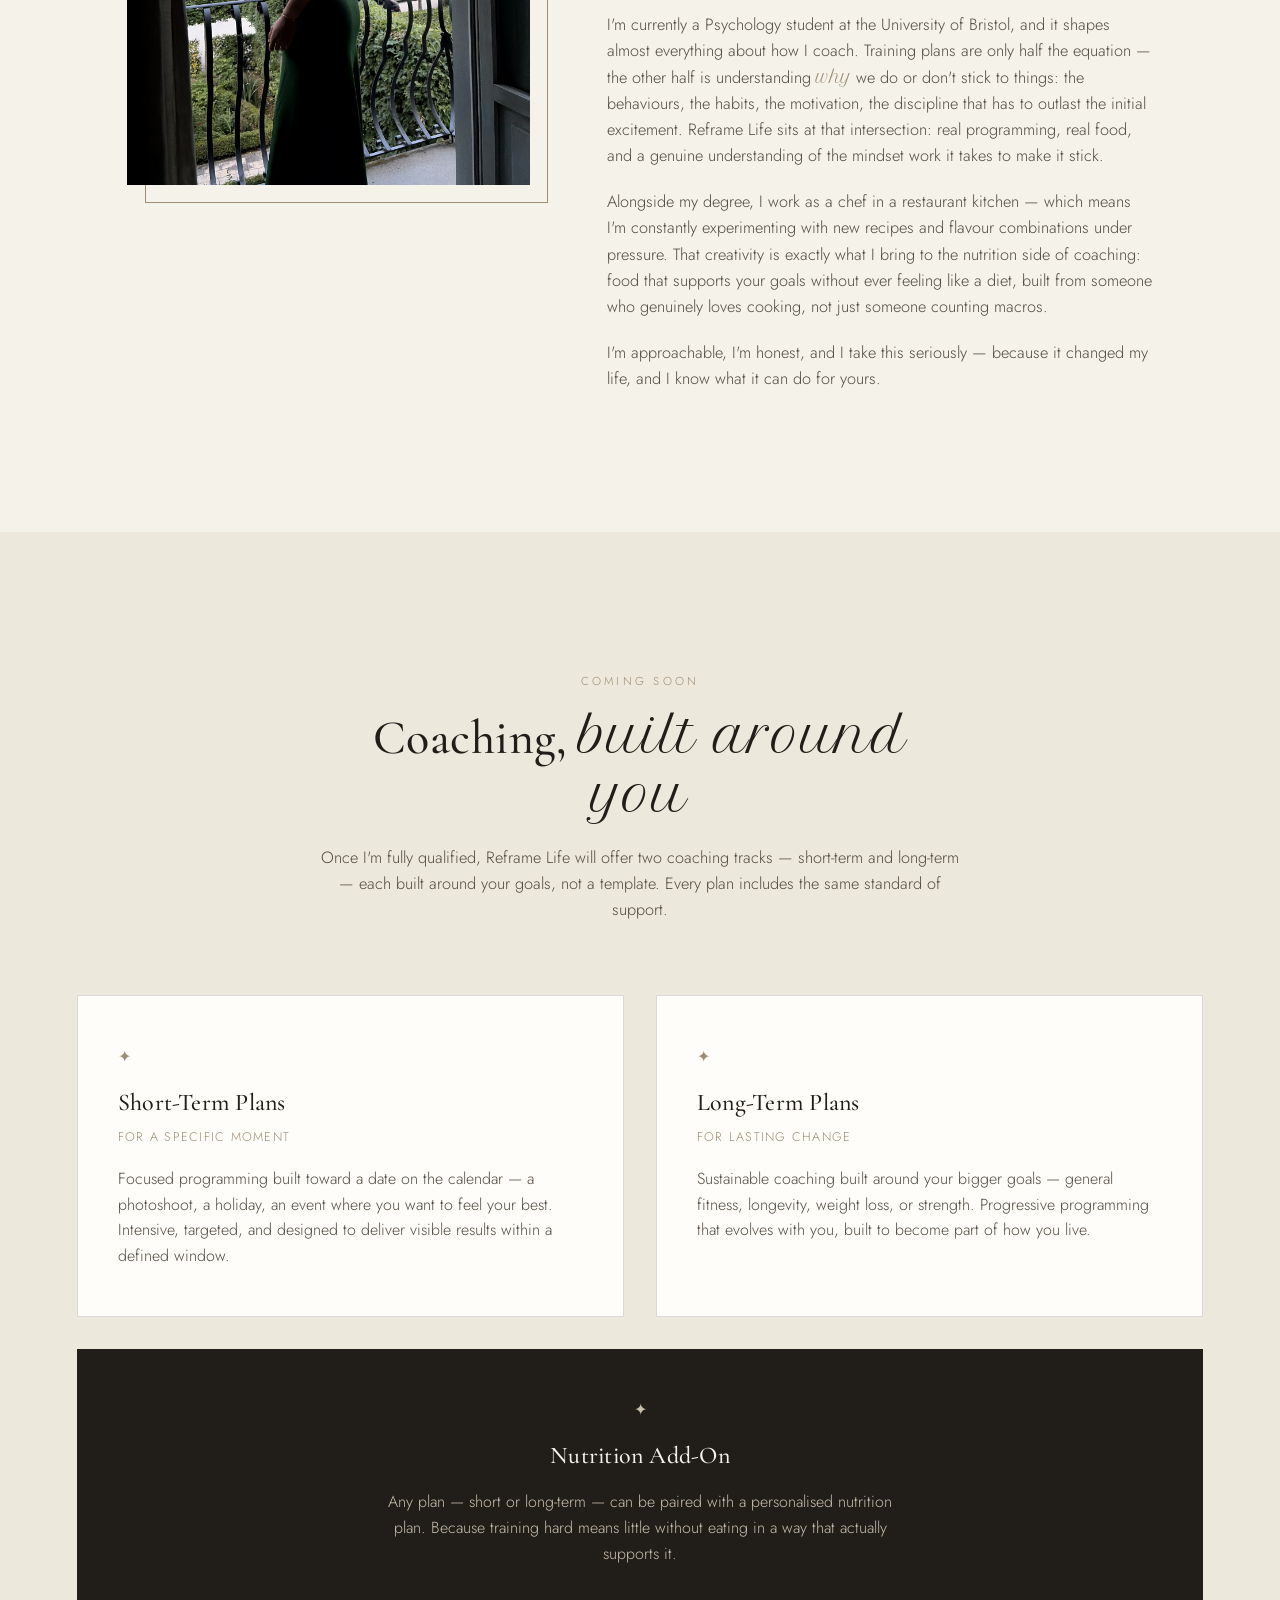
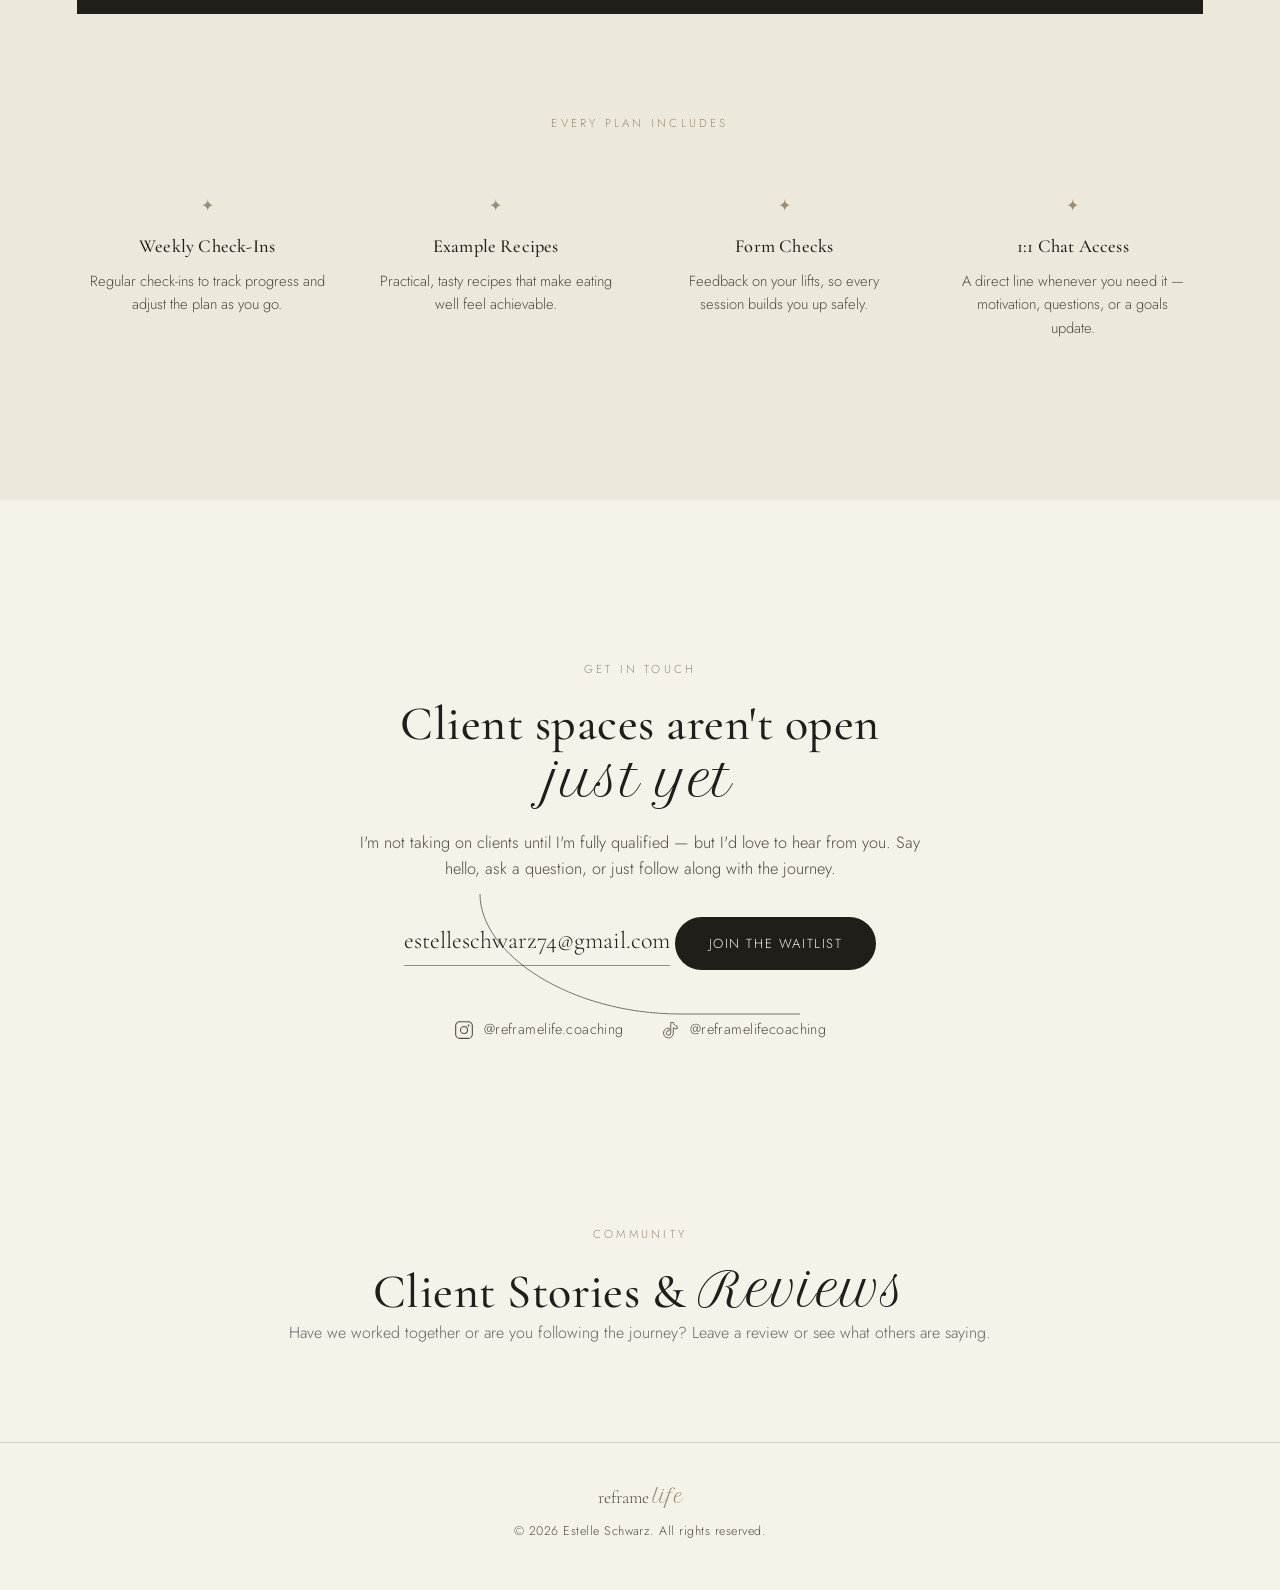
==== commit 370e6077: "Add client login link to main website navigation" ====
--- a/index.html
+++ b/index.html
@@ -22,6 +22,7 @@
     <a href="#about">About</a>
     <a href="#services">Services</a>
     <a href="#contact">Contact</a>
+    <a href="client-hub.html">Client Login</a>
   </nav>
   <button class="nav-toggle" id="navToggle" aria-label="Open menu">
     <span></span><span></span><span></span>
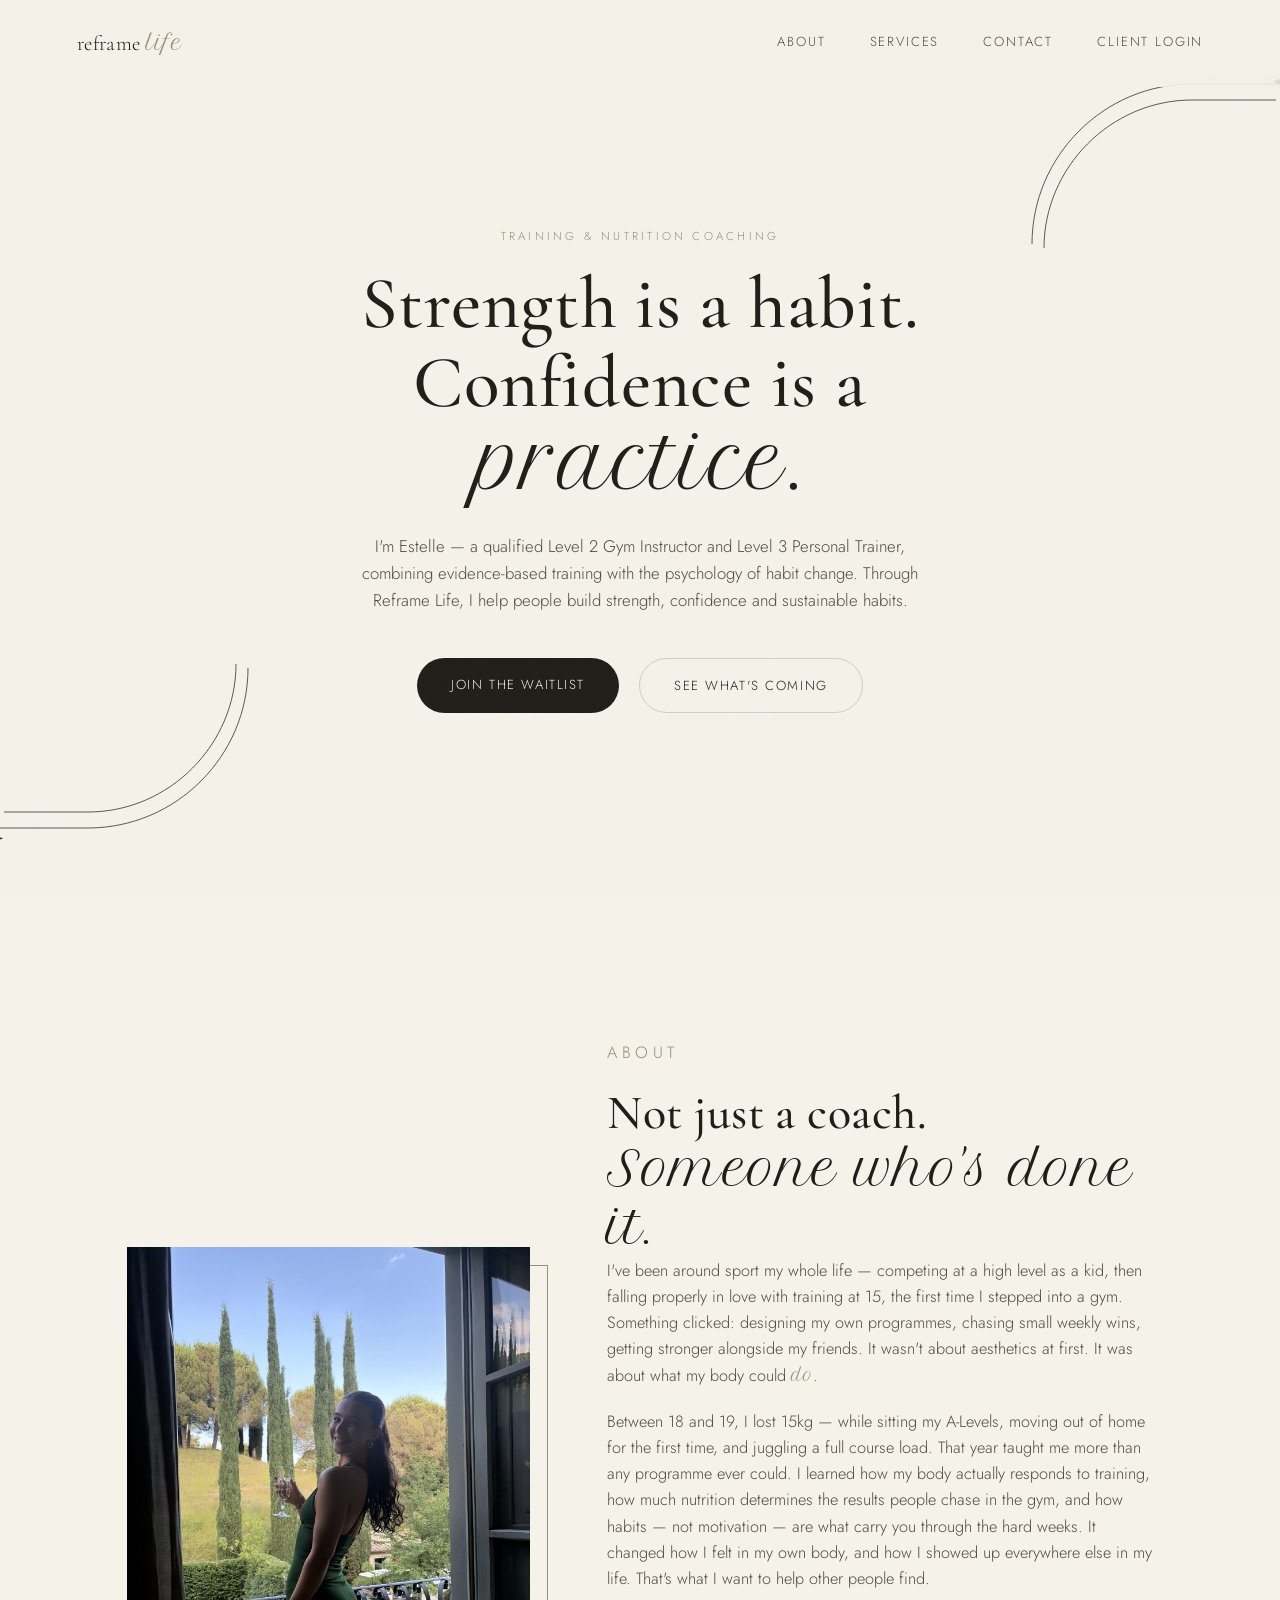
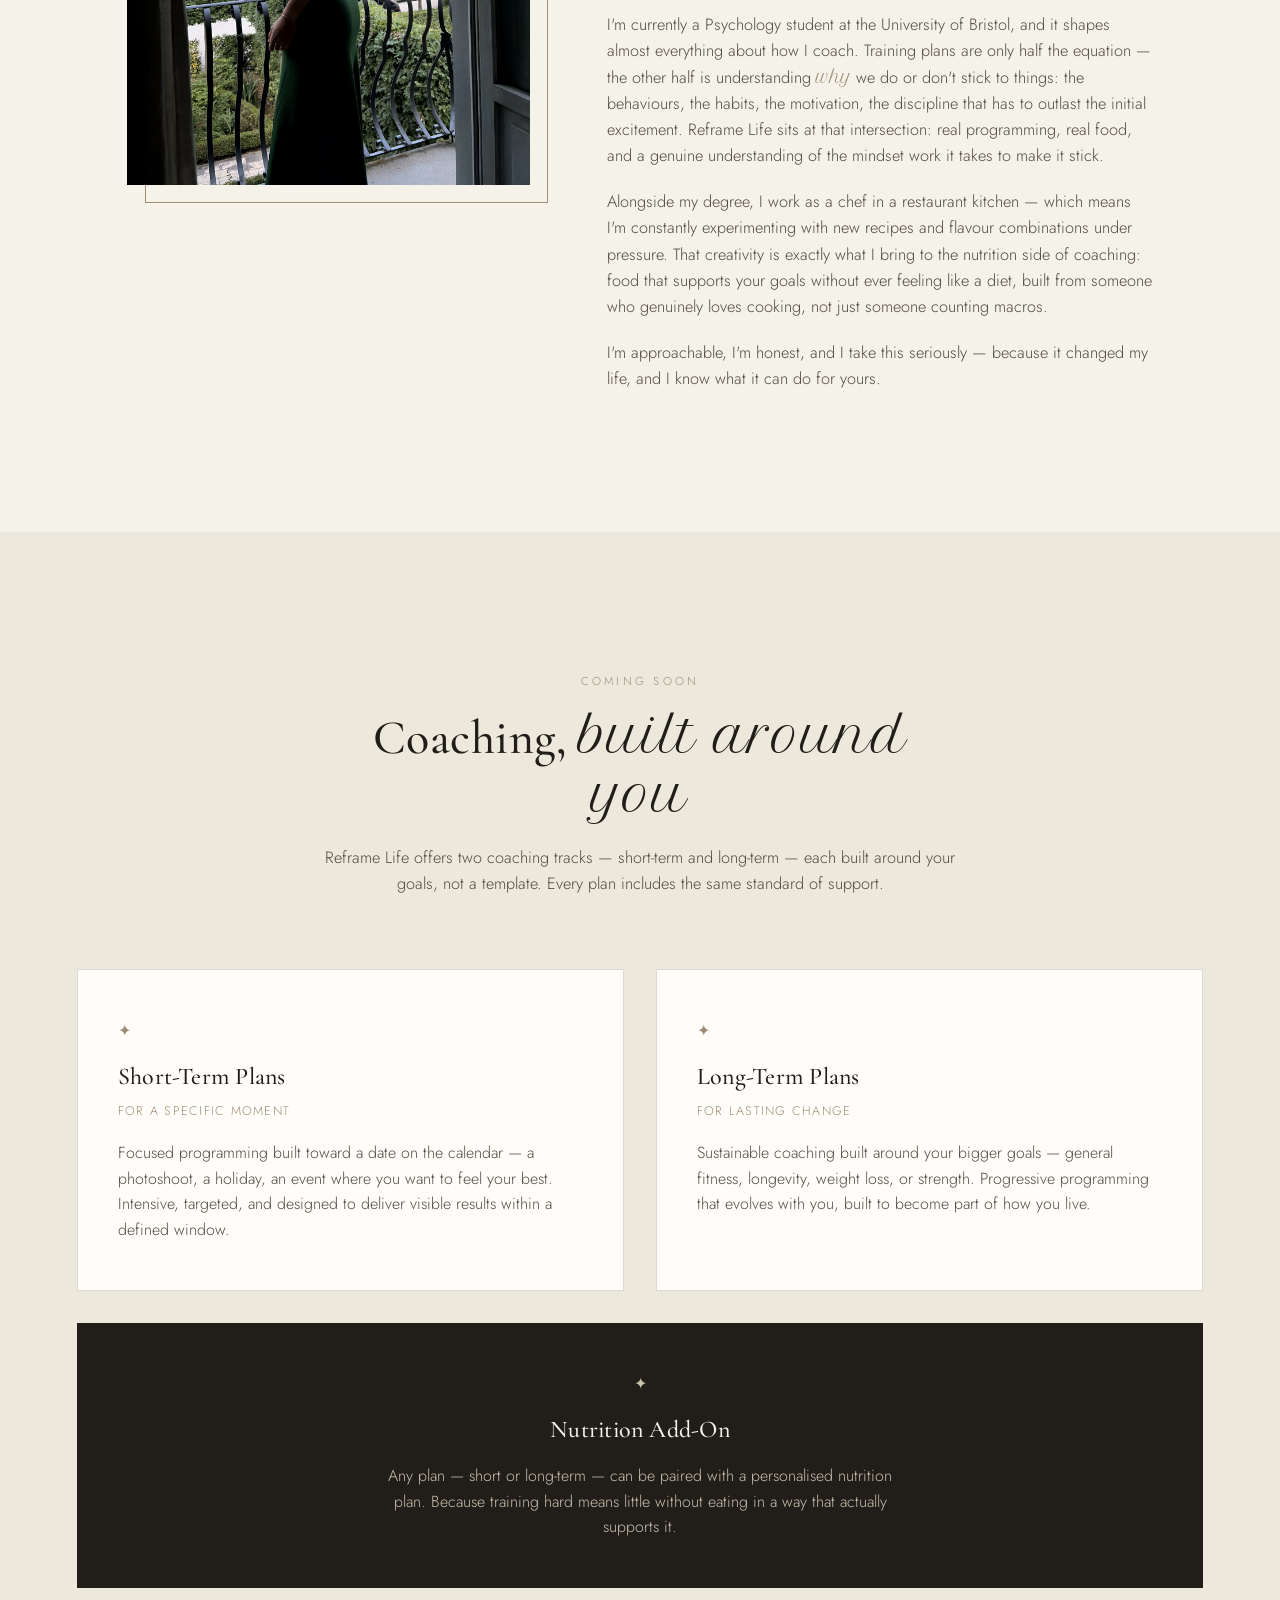
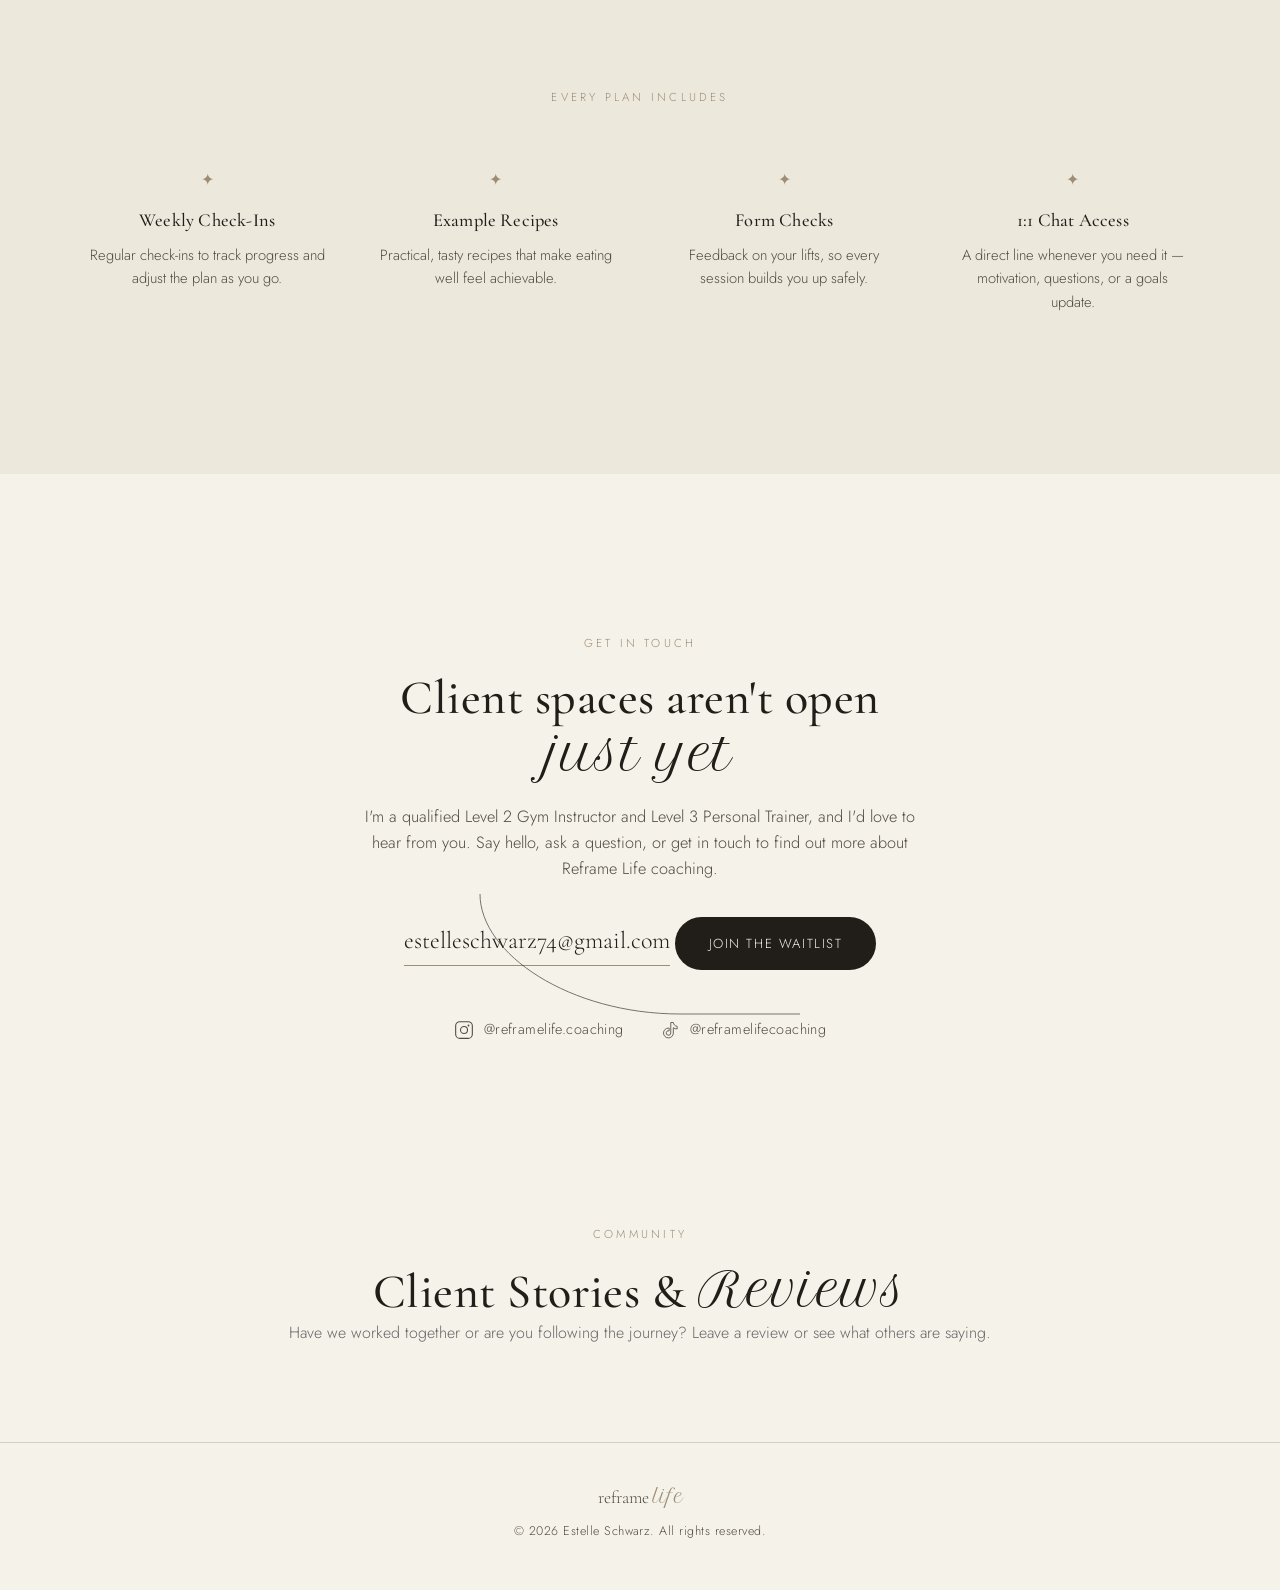
==== commit 36079493: "Update website qualification wording" ====
--- a/index.html
+++ b/index.html
@@ -42,7 +42,7 @@
   <div class="hero-inner">
     <p class="eyebrow">Training &amp; Nutrition Coaching</p>
     <h1>Strength is a habit.<br>Confidence is a <em>practice</em>.</h1>
-    <p class="hero-sub">I'm Estelle — a strength coach in training, combining evidence-based programming with the psychology of habit change. Reframe Life is currently a home for my story and my approach; client spaces open once I'm fully qualified.</p>
+    <p class="hero-sub">I'm Estelle — a qualified Level 2 Gym Instructor and Level 3 Personal Trainer, combining evidence-based training with the psychology of habit change. Through Reframe Life, I help people build strength, confidence and sustainable habits.</p>
     <div class="hero-actions">
       <a href="https://forms.gle/YPDkBKmJDseprGJTA" target="_blank" rel="noopener" class="btn btn-primary">Join the waitlist</a>
       <a href="#services" class="btn btn-ghost">See what's coming</a>
@@ -87,7 +87,7 @@
   <div class="services-head">
     <p class="eyebrow">Coming Soon</p>
     <h2>Coaching, <em>built around you</em></h2>
-    <p class="services-sub">Once I'm fully qualified, Reframe Life will offer two coaching tracks — short-term and long-term — each built around your goals, not a template. Every plan includes the same standard of support.</p>
+    <p class="services-sub">Reframe Life offers two coaching tracks — short-term and long-term — each built around your goals, not a template. Every plan includes the same standard of support.</p>
   </div>
 
   <div class="services-grid">
@@ -146,7 +146,7 @@
   <div class="contact-inner">
     <p class="eyebrow">Get in Touch</p>
     <h2>Client spaces aren't open <em>just yet</em></h2>
-    <p class="contact-sub">I'm not taking on clients until I'm fully qualified — but I'd love to hear from you. Say hello, ask a question, or just follow along with the journey.</p>
+    <p class="contact-sub">I'm a qualified Level 2 Gym Instructor and Level 3 Personal Trainer, and I'd love to hear from you. Say hello, ask a question, or get in touch to find out more about Reframe Life coaching.</p>
 
     <a class="contact-email" href="mailto:estelleschwarz74@gmail.com">estelleschwarz74@gmail.com</a>
 
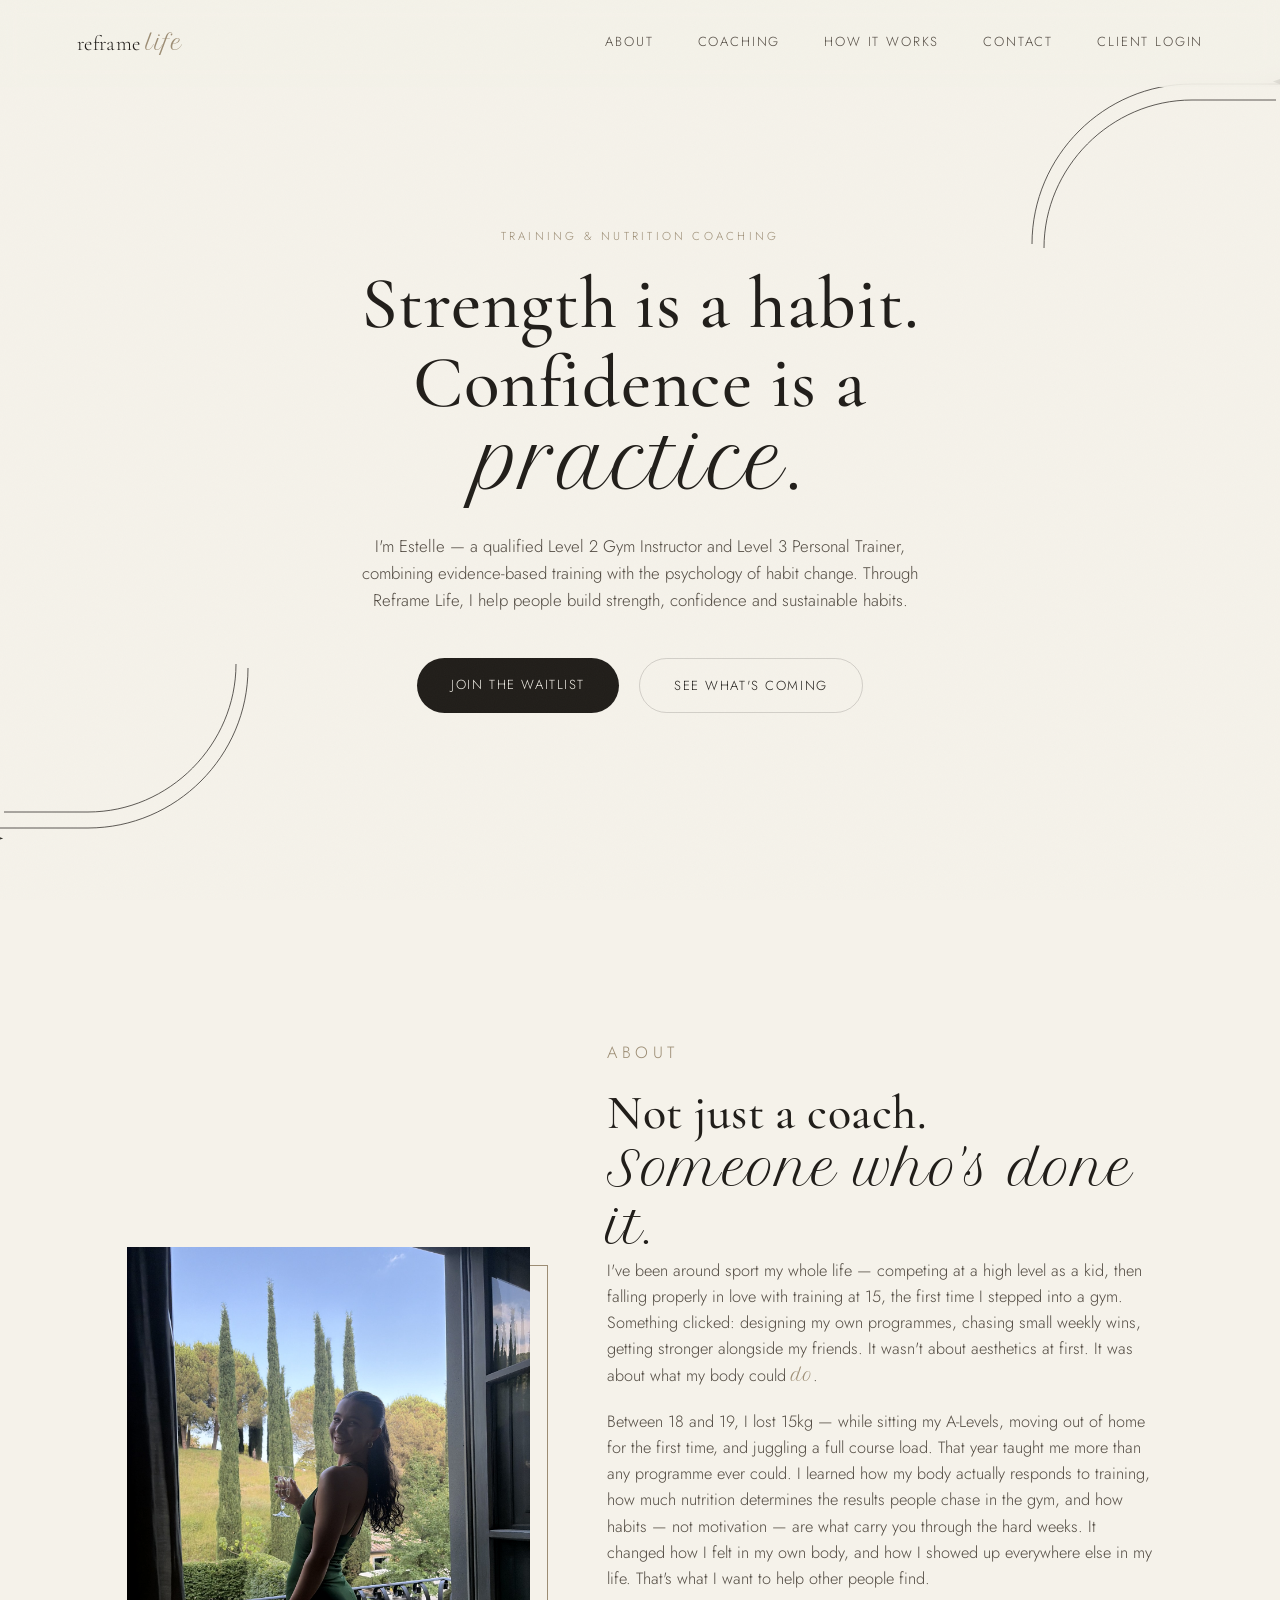
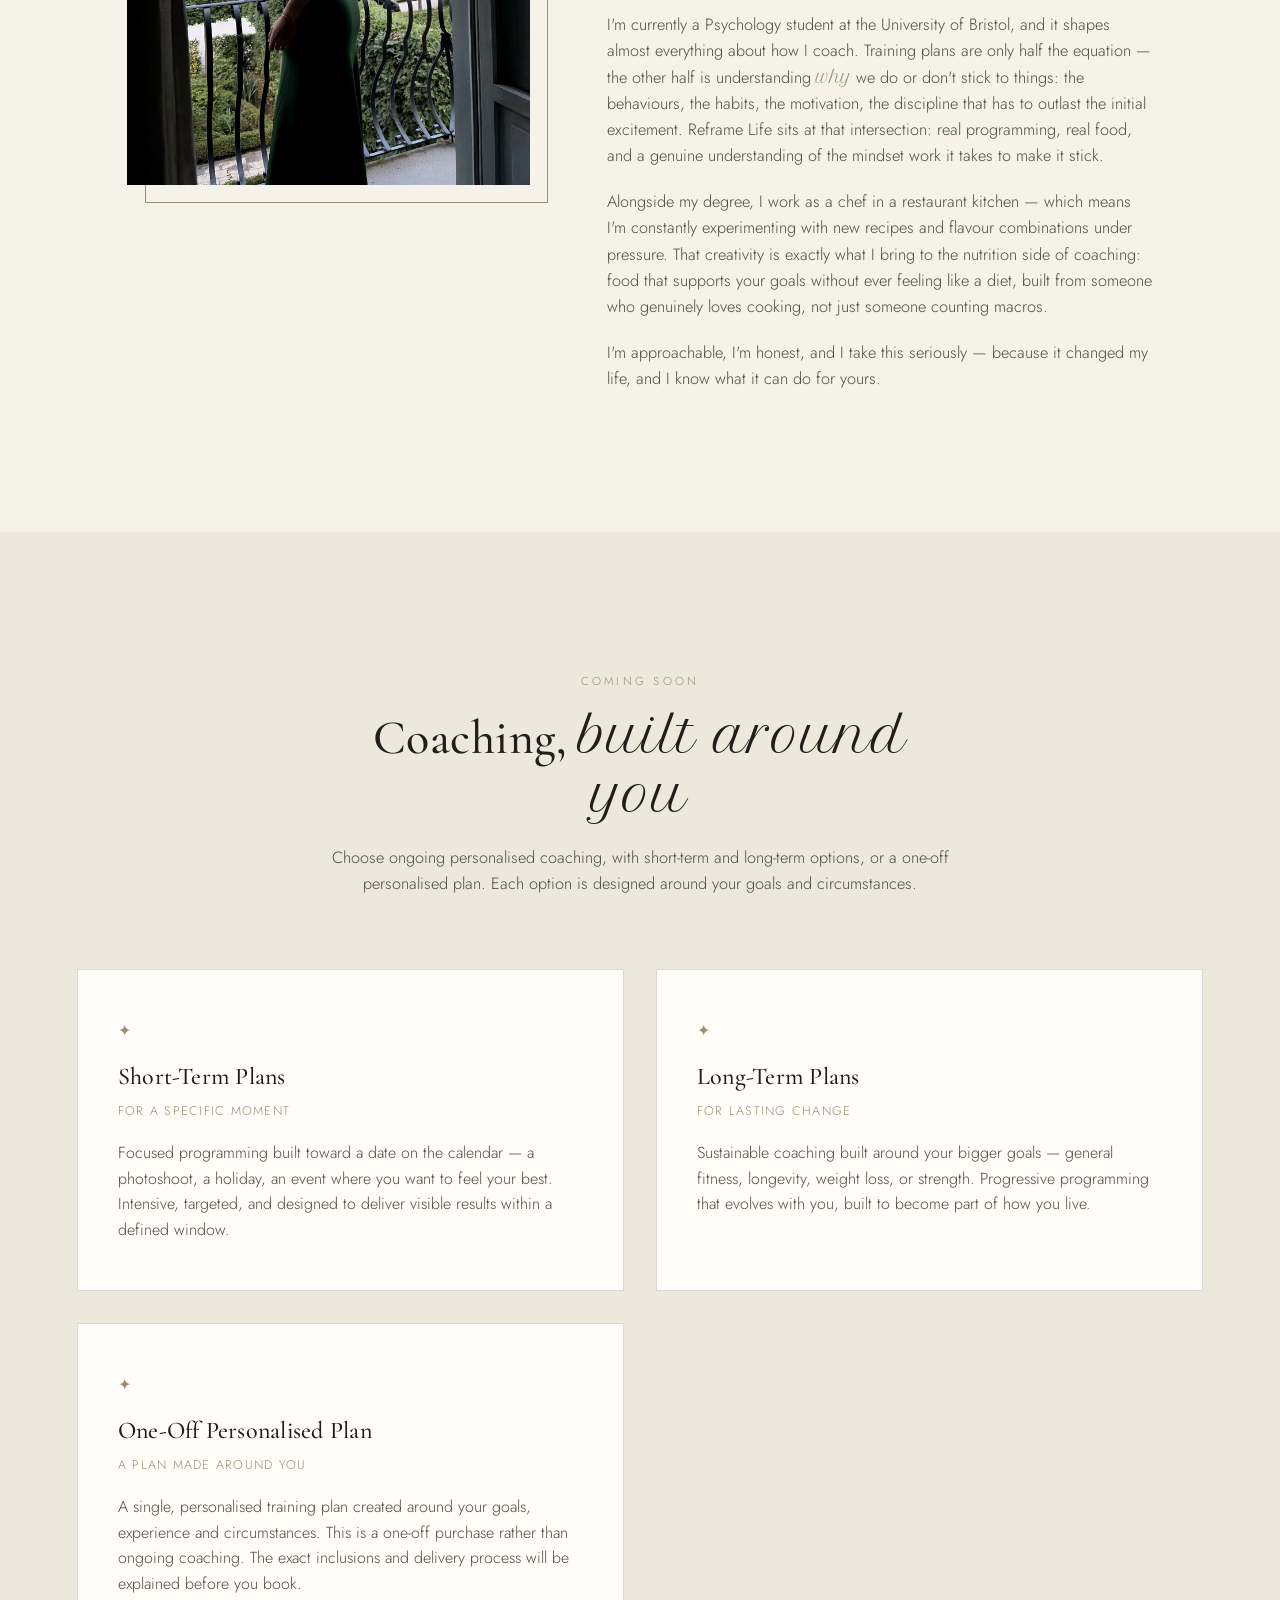
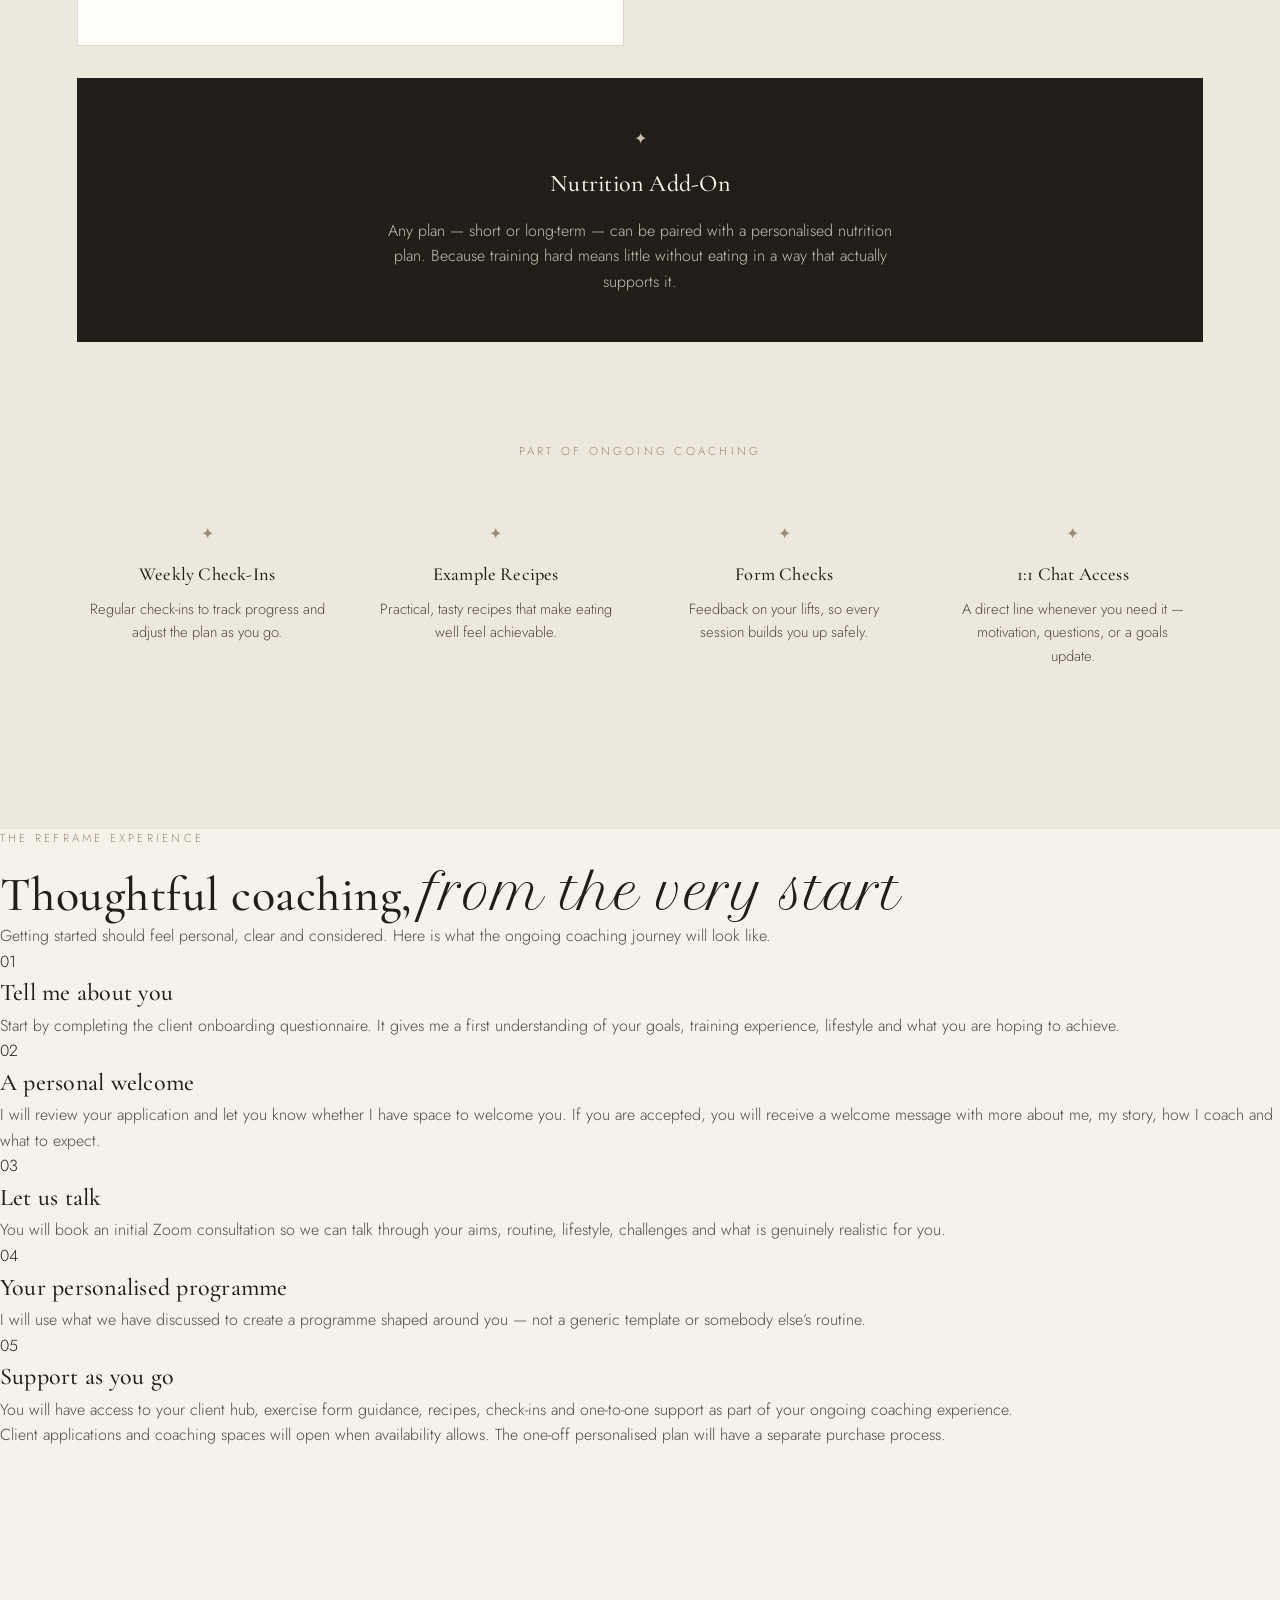
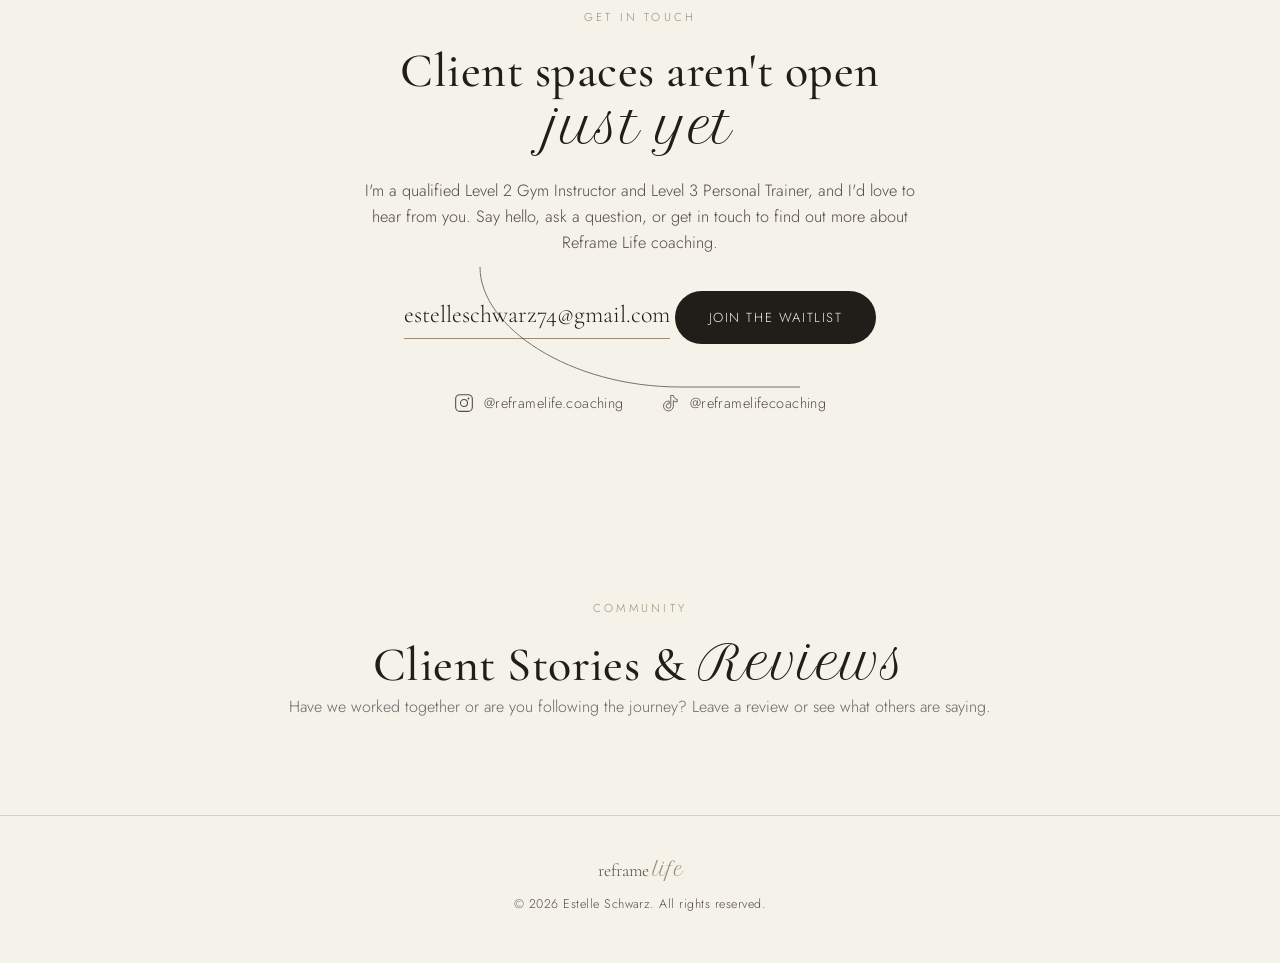
==== commit b0b803f7: "Add Reframe Life coaching journey and one-off plan" ====
--- a/index.html
+++ b/index.html
@@ -20,7 +20,8 @@
   <a href="#home" class="nav-logo">reframe <em>life</em></a>
   <nav class="nav-links">
     <a href="#about">About</a>
-    <a href="#services">Services</a>
+    <a href="#services">Coaching</a>
+    <a href="#experience">How It Works</a>
     <a href="#contact">Contact</a>
     <a href="client-hub.html">Client Login</a>
   </nav>
@@ -87,7 +88,7 @@
   <div class="services-head">
     <p class="eyebrow">Coming Soon</p>
     <h2>Coaching, <em>built around you</em></h2>
-    <p class="services-sub">Reframe Life offers two coaching tracks — short-term and long-term — each built around your goals, not a template. Every plan includes the same standard of support.</p>
+    <p class="services-sub">Choose ongoing personalised coaching, with short-term and long-term options, or a one-off personalised plan. Each option is designed around your goals and circumstances.</p>
   </div>
 
   <div class="services-grid">
@@ -104,6 +105,12 @@
       <p class="service-tag">For lasting change</p>
       <p>Sustainable coaching built around your bigger goals — general fitness, longevity, weight loss, or strength. Progressive programming that evolves with you, built to become part of how you live.</p>
     </article>
+    <article class="service-card">
+      <span class="service-mark" aria-hidden="true">✦</span>
+      <h3>One-Off Personalised Plan</h3>
+      <p class="service-tag">A plan made around you</p>
+      <p>A single, personalised training plan created around your goals, experience and circumstances. This is a one-off purchase rather than ongoing coaching. The exact inclusions and delivery process will be explained before you book.</p>
+    </article>
   </div>
 
   <div class="addon">
@@ -115,7 +122,7 @@
   </div>
 
   <div class="included">
-    <p class="eyebrow">Every plan includes</p>
+    <p class="eyebrow">Part of ongoing coaching</p>
     <div class="included-grid">
       <div class="included-item">
         <span class="service-mark" aria-hidden="true">✦</span>
@@ -139,6 +146,23 @@
       </div>
     </div>
   </div>
+</section>
+
+<!-- THE REFRAME EXPERIENCE -->
+<section class="experience" id="experience">
+  <div class="experience-head">
+    <p class="eyebrow">The Reframe Experience</p>
+    <h2>Thoughtful coaching, <em>from the very start</em></h2>
+    <p class="experience-sub">Getting started should feel personal, clear and considered. Here is what the ongoing coaching journey will look like.</p>
+  </div>
+  <div class="experience-steps">
+    <article class="experience-step"><span class="experience-number">01</span><div><h3>Tell me about you</h3><p>Start by completing the client onboarding questionnaire. It gives me a first understanding of your goals, training experience, lifestyle and what you are hoping to achieve.</p></div></article>
+    <article class="experience-step"><span class="experience-number">02</span><div><h3>A personal welcome</h3><p>I will review your application and let you know whether I have space to welcome you. If you are accepted, you will receive a welcome message with more about me, my story, how I coach and what to expect.</p></div></article>
+    <article class="experience-step"><span class="experience-number">03</span><div><h3>Let us talk</h3><p>You will book an initial Zoom consultation so we can talk through your aims, routine, lifestyle, challenges and what is genuinely realistic for you.</p></div></article>
+    <article class="experience-step"><span class="experience-number">04</span><div><h3>Your personalised programme</h3><p>I will use what we have discussed to create a programme shaped around you — not a generic template or somebody else’s routine.</p></div></article>
+    <article class="experience-step"><span class="experience-number">05</span><div><h3>Support as you go</h3><p>You will have access to your client hub, exercise form guidance, recipes, check-ins and one-to-one support as part of your ongoing coaching experience.</p></div></article>
+  </div>
+  <p class="experience-note">Client applications and coaching spaces will open when availability allows. The one-off personalised plan will have a separate purchase process.</p>
 </section>
 
 <!-- CONTACT -->
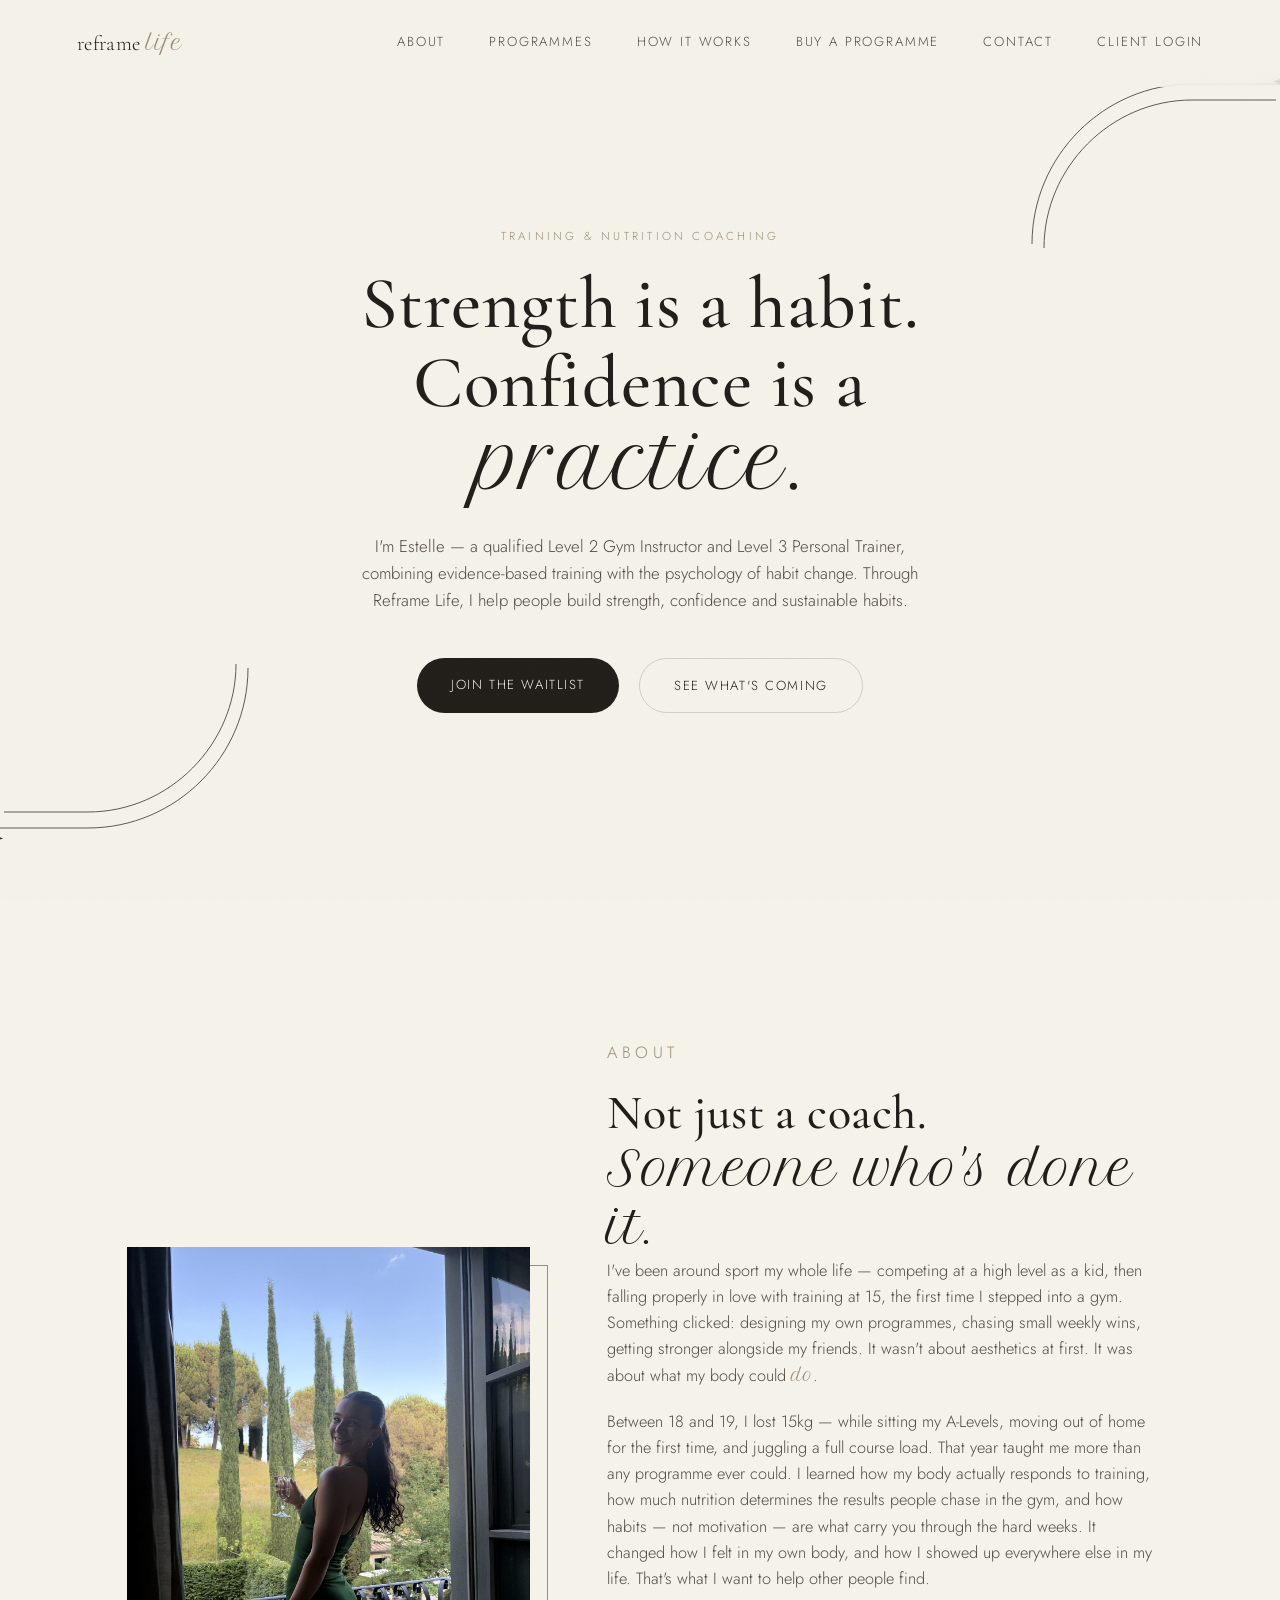
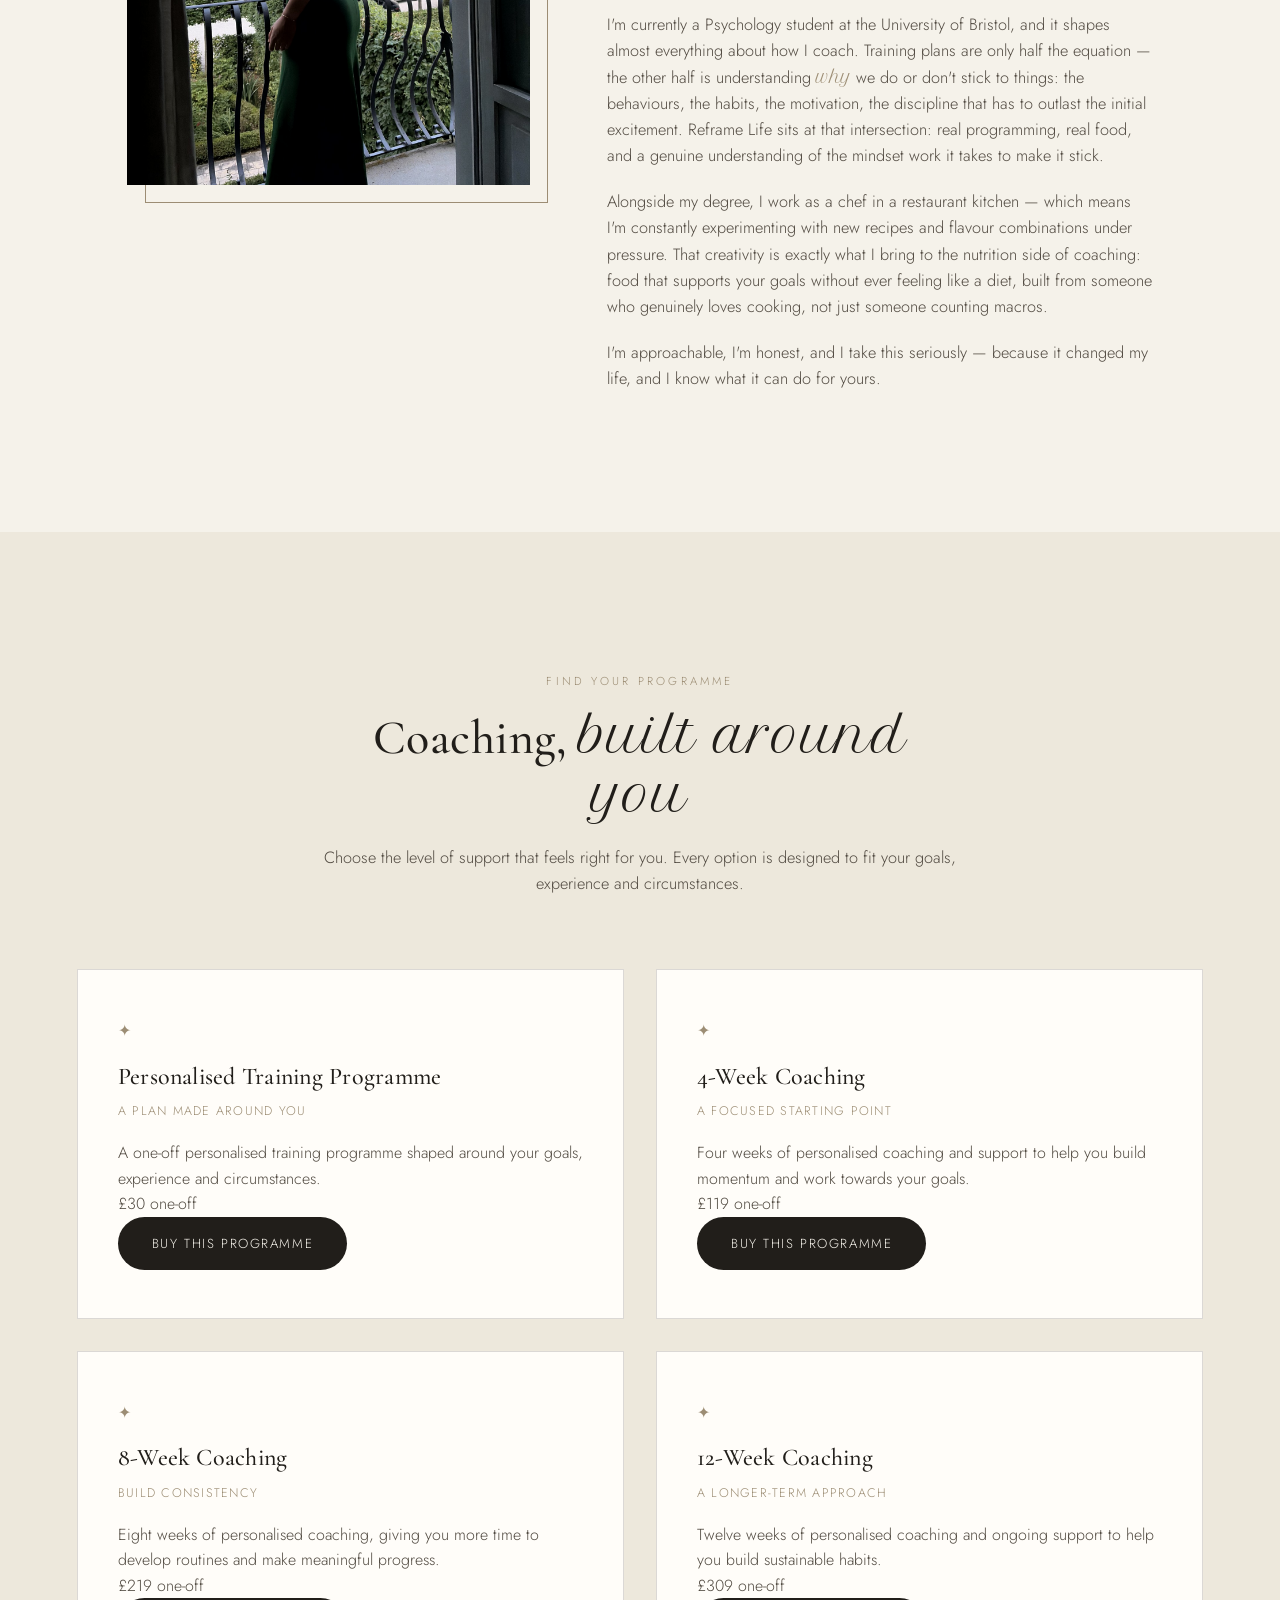
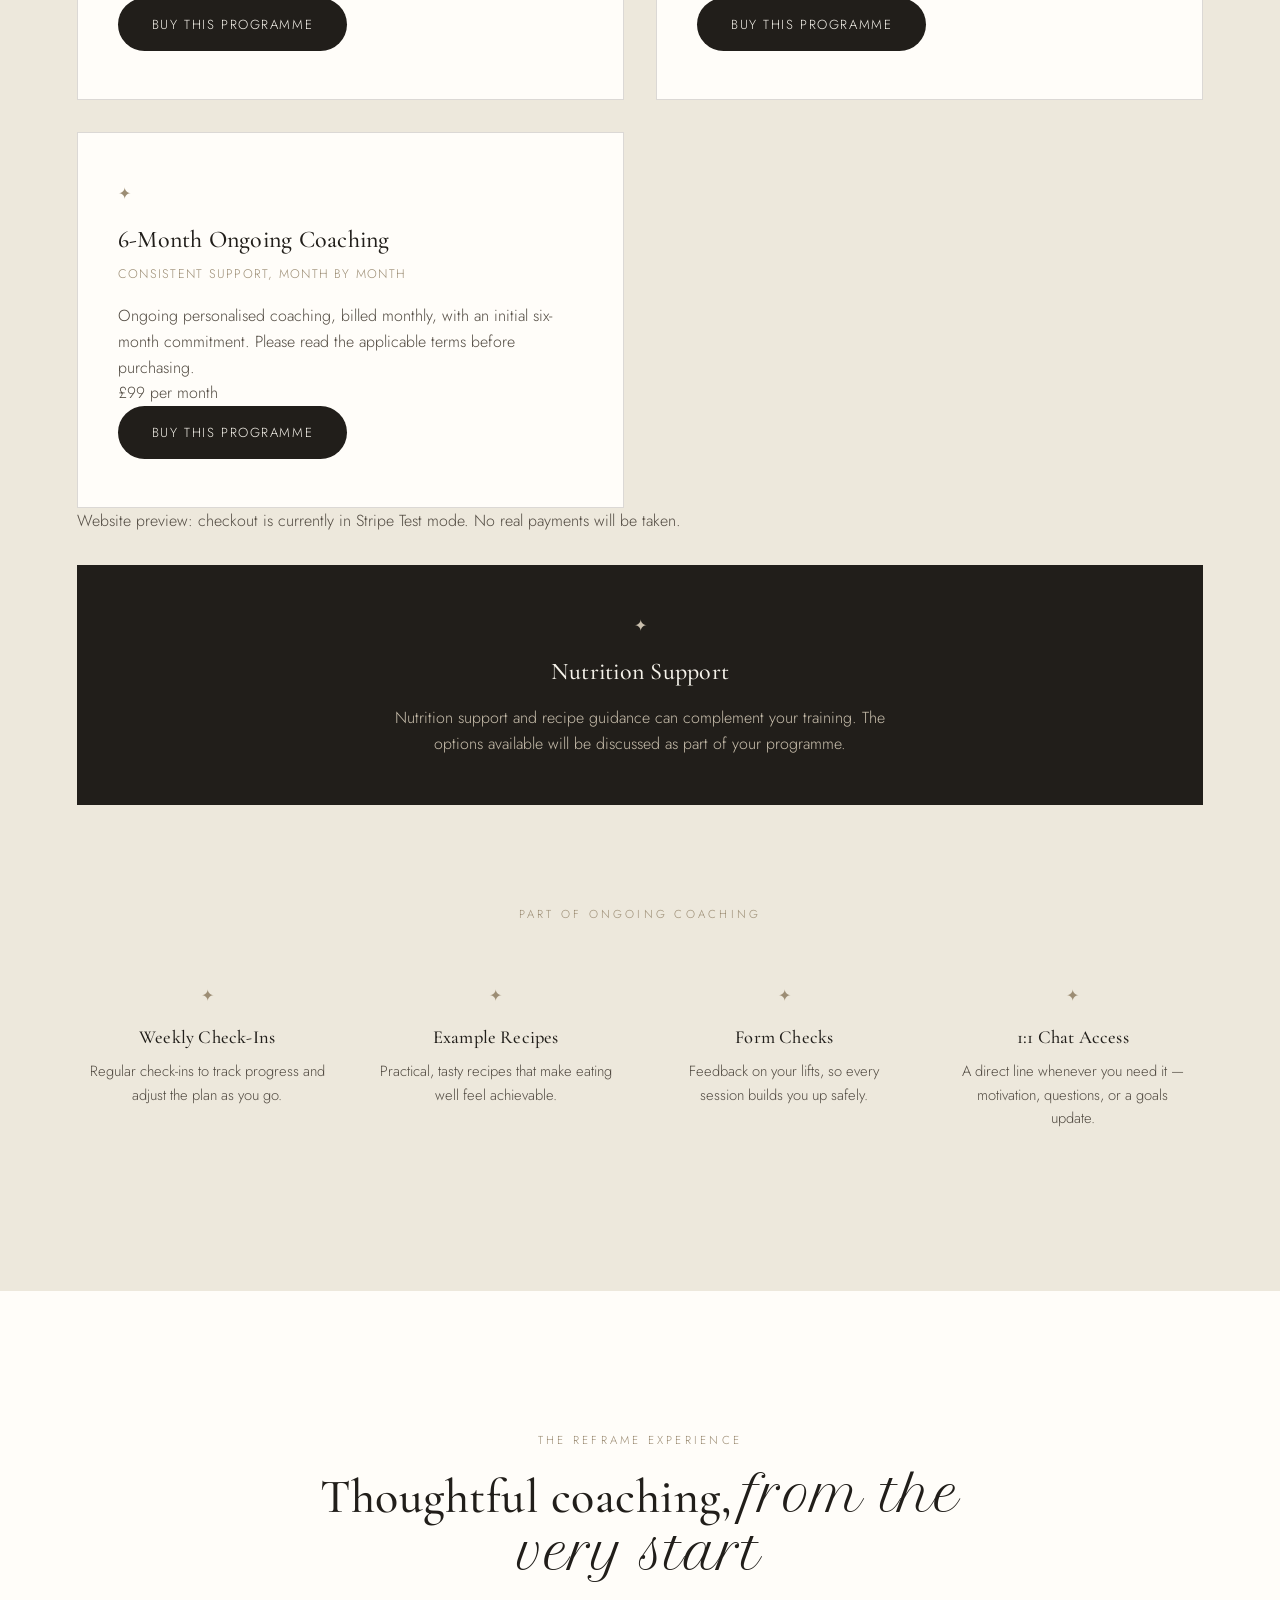
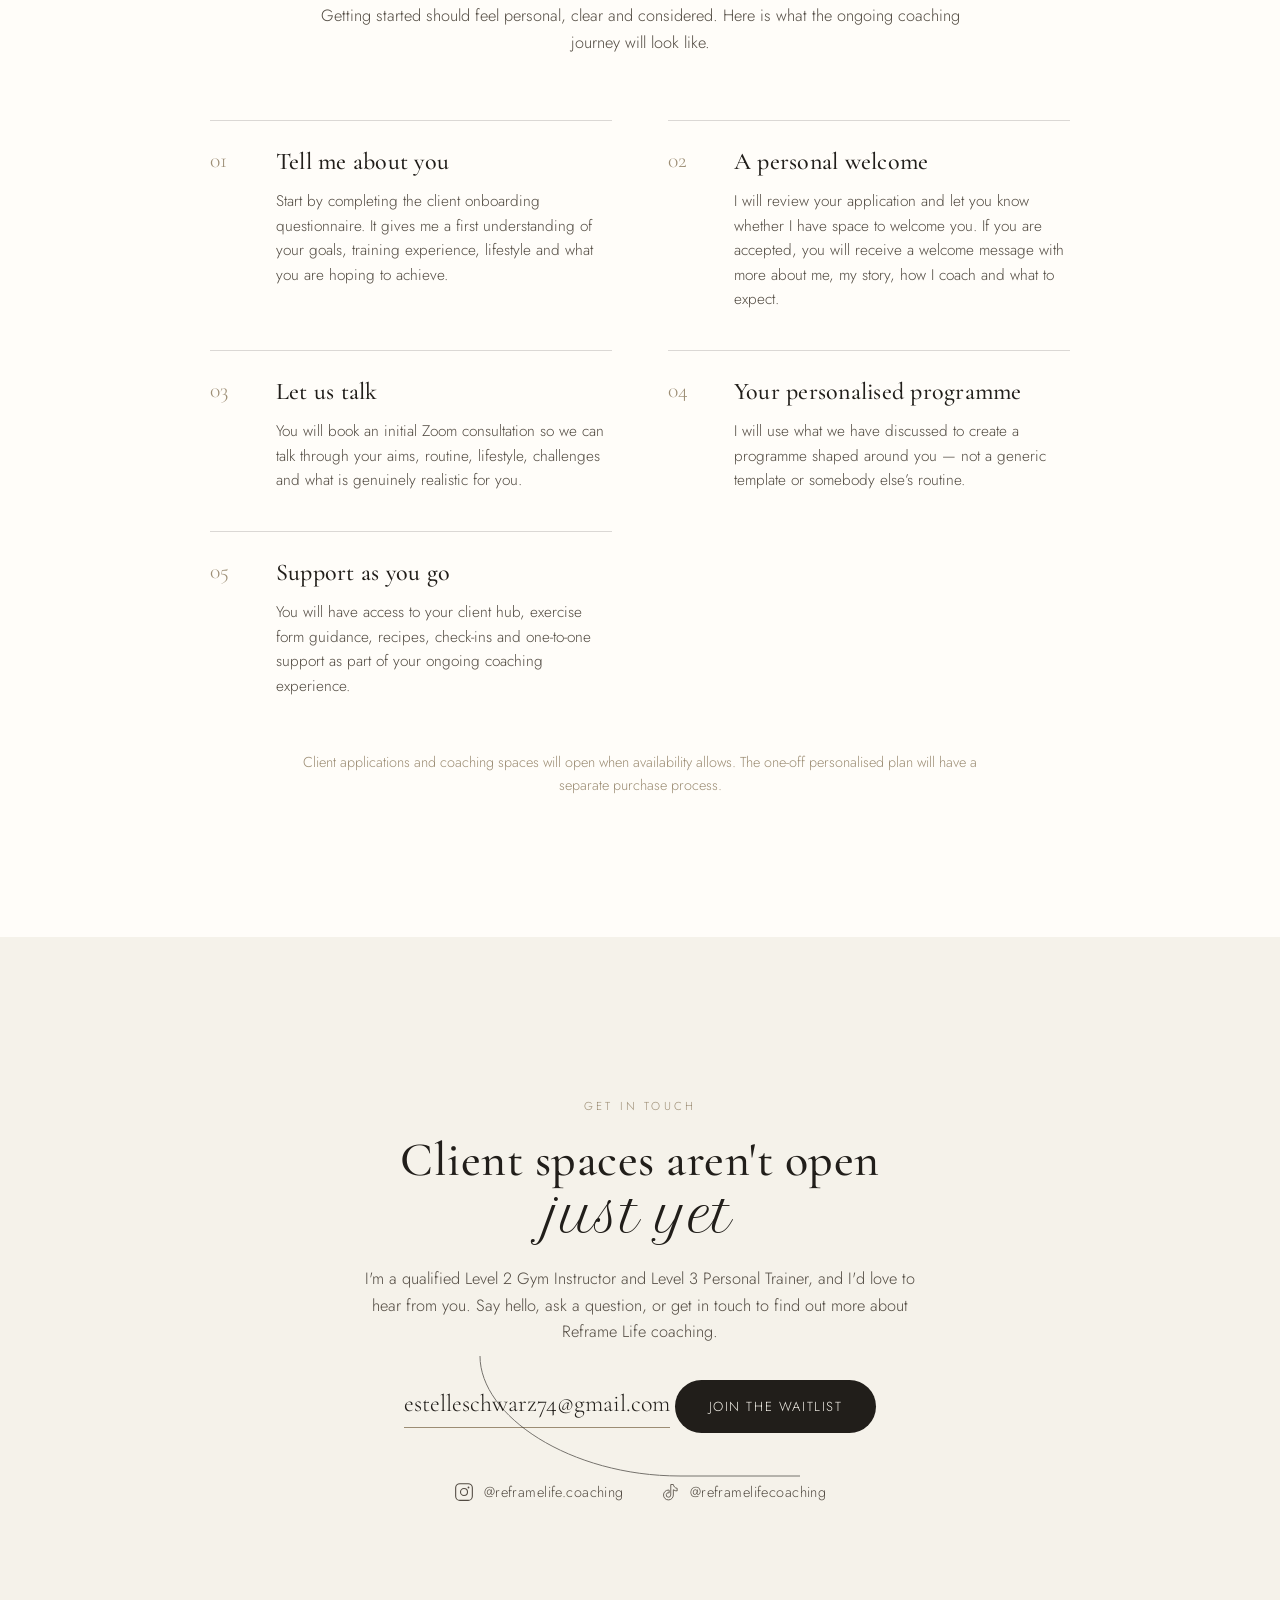
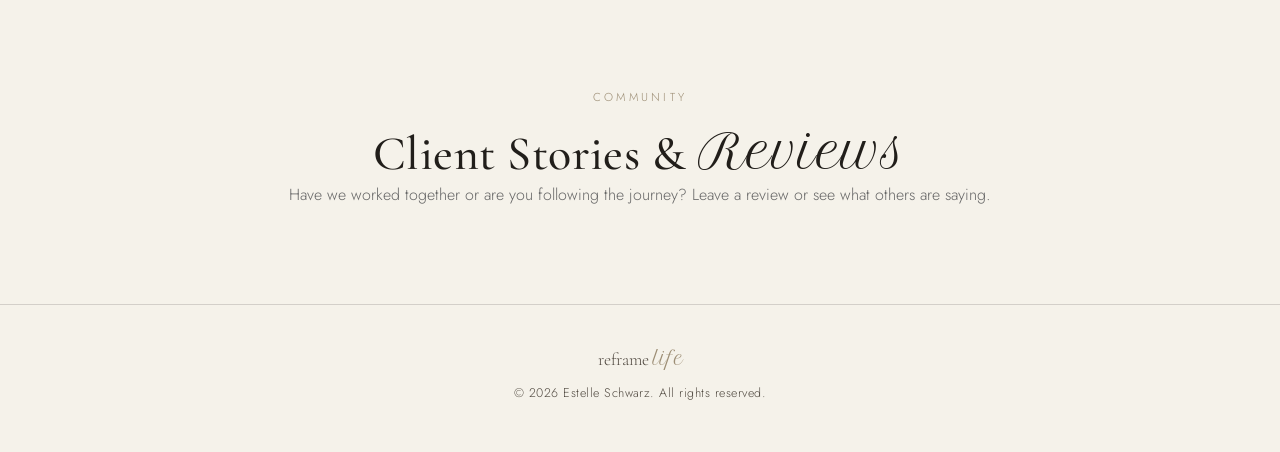
==== commit df965225: "Add programme purchase options to live homepage" ====
--- a/index.html
+++ b/index.html
@@ -20,8 +20,9 @@
   <a href="#home" class="nav-logo">reframe <em>life</em></a>
   <nav class="nav-links">
     <a href="#about">About</a>
-    <a href="#services">Coaching</a>
+    <a href="#services">Programmes</a>
     <a href="#experience">How It Works</a>
+    <a href="checkout.html" class="nav-buy-link">Buy a Programme</a>
     <a href="#contact">Contact</a>
     <a href="client-hub.html">Client Login</a>
   </nav>
@@ -86,38 +87,65 @@
 <!-- SERVICES -->
 <section class="services" id="services">
   <div class="services-head">
-    <p class="eyebrow">Coming Soon</p>
+    <p class="eyebrow">Find your programme</p>
     <h2>Coaching, <em>built around you</em></h2>
-    <p class="services-sub">Choose ongoing personalised coaching, with short-term and long-term options, or a one-off personalised plan. Each option is designed around your goals and circumstances.</p>
-  </div>
-
-  <div class="services-grid">
-    <article class="service-card">
-      <span class="service-mark" aria-hidden="true">✦</span>
-      <h3>Short-Term Plans</h3>
-      <p class="service-tag">For a specific moment</p>
-      <p>Focused programming built toward a date on the calendar — a photoshoot, a holiday, an event where you want to feel your best. Intensive, targeted, and designed to deliver visible results within a defined window.</p>
-    </article>
-
-    <article class="service-card">
-      <span class="service-mark" aria-hidden="true">✦</span>
-      <h3>Long-Term Plans</h3>
-      <p class="service-tag">For lasting change</p>
-      <p>Sustainable coaching built around your bigger goals — general fitness, longevity, weight loss, or strength. Progressive programming that evolves with you, built to become part of how you live.</p>
-    </article>
-    <article class="service-card">
-      <span class="service-mark" aria-hidden="true">✦</span>
-      <h3>One-Off Personalised Plan</h3>
+    <p class="services-sub">Choose the level of support that feels right for you. Every option is designed to fit your goals, experience and circumstances.</p>
+  </div>
+
+  <div class="services-grid programme-grid">
+    <article class="service-card programme-card">
+      <span class="service-mark" aria-hidden="true">✦</span>
+      <h3>Personalised Training Programme</h3>
       <p class="service-tag">A plan made around you</p>
-      <p>A single, personalised training plan created around your goals, experience and circumstances. This is a one-off purchase rather than ongoing coaching. The exact inclusions and delivery process will be explained before you book.</p>
-    </article>
-  </div>
+      <p>A one-off personalised training programme shaped around your goals, experience and circumstances.</p>
+      <p class="programme-price">£30 <span>one-off</span></p>
+      <a class="btn btn-primary" href="checkout.html?product=personalised_programme">Buy this programme</a>
+    </article>
+
+    <article class="service-card programme-card">
+      <span class="service-mark" aria-hidden="true">✦</span>
+      <h3>4-Week Coaching</h3>
+      <p class="service-tag">A focused starting point</p>
+      <p>Four weeks of personalised coaching and support to help you build momentum and work towards your goals.</p>
+      <p class="programme-price">£119 <span>one-off</span></p>
+      <a class="btn btn-primary" href="checkout.html?product=coaching_4_week">Buy this programme</a>
+    </article>
+
+    <article class="service-card programme-card">
+      <span class="service-mark" aria-hidden="true">✦</span>
+      <h3>8-Week Coaching</h3>
+      <p class="service-tag">Build consistency</p>
+      <p>Eight weeks of personalised coaching, giving you more time to develop routines and make meaningful progress.</p>
+      <p class="programme-price">£219 <span>one-off</span></p>
+      <a class="btn btn-primary" href="checkout.html?product=coaching_8_week">Buy this programme</a>
+    </article>
+
+    <article class="service-card programme-card">
+      <span class="service-mark" aria-hidden="true">✦</span>
+      <h3>12-Week Coaching</h3>
+      <p class="service-tag">A longer-term approach</p>
+      <p>Twelve weeks of personalised coaching and ongoing support to help you build sustainable habits.</p>
+      <p class="programme-price">£309 <span>one-off</span></p>
+      <a class="btn btn-primary" href="checkout.html?product=coaching_12_week">Buy this programme</a>
+    </article>
+
+    <article class="service-card programme-card programme-card-featured">
+      <span class="service-mark" aria-hidden="true">✦</span>
+      <h3>6-Month Ongoing Coaching</h3>
+      <p class="service-tag">Consistent support, month by month</p>
+      <p>Ongoing personalised coaching, billed monthly, with an initial six-month commitment. Please read the applicable terms before purchasing.</p>
+      <p class="programme-price">£99 <span>per month</span></p>
+      <a class="btn btn-primary" href="checkout.html?product=coaching_6_month">Buy this programme</a>
+    </article>
+  </div>
+
+  <p class="checkout-test-notice">Website preview: checkout is currently in Stripe Test mode. No real payments will be taken.</p>
 
   <div class="addon">
     <div class="addon-text">
       <span class="service-mark" aria-hidden="true">✦</span>
-      <h3>Nutrition Add-On</h3>
-      <p>Any plan — short or long-term — can be paired with a personalised nutrition plan. Because training hard means little without eating in a way that actually supports it.</p>
+      <h3>Nutrition Support</h3>
+      <p>Nutrition support and recipe guidance can complement your training. The options available will be discussed as part of your programme.</p>
     </div>
   </div>
 
--- a/style.css
+++ b/style.css
@@ -491,3 +491,15 @@
   outline: 2px solid var(--stone);
   outline-offset: 3px;
 }
+
+/* THE REFRAME EXPERIENCE */
+.experience { padding: 140px var(--pad); background: var(--white); }
+.experience-head { max-width: 680px; margin: 0 auto 64px; text-align: center; }
+.experience-sub { margin-top: 20px; font-size: 1.02rem; }
+.experience-steps { max-width: 860px; margin: 0 auto; display: grid; grid-template-columns: 1fr 1fr; gap: 38px 56px; }
+.experience-step { display: grid; grid-template-columns: 48px 1fr; gap: 18px; align-items: start; padding-top: 22px; border-top: 1px solid var(--line); }
+.experience-number { font-family: var(--serif); font-size: 1.35rem; color: var(--stone); }
+.experience-step h3 { margin-bottom: 8px; }
+.experience-step p { font-size: 0.96rem; }
+.experience-note { max-width: 680px; margin: 52px auto 0; text-align: center; font-size: 0.9rem; color: var(--stone); }
+@media (max-width: 860px) { .experience-steps { grid-template-columns: 1fr; gap: 28px; } }
